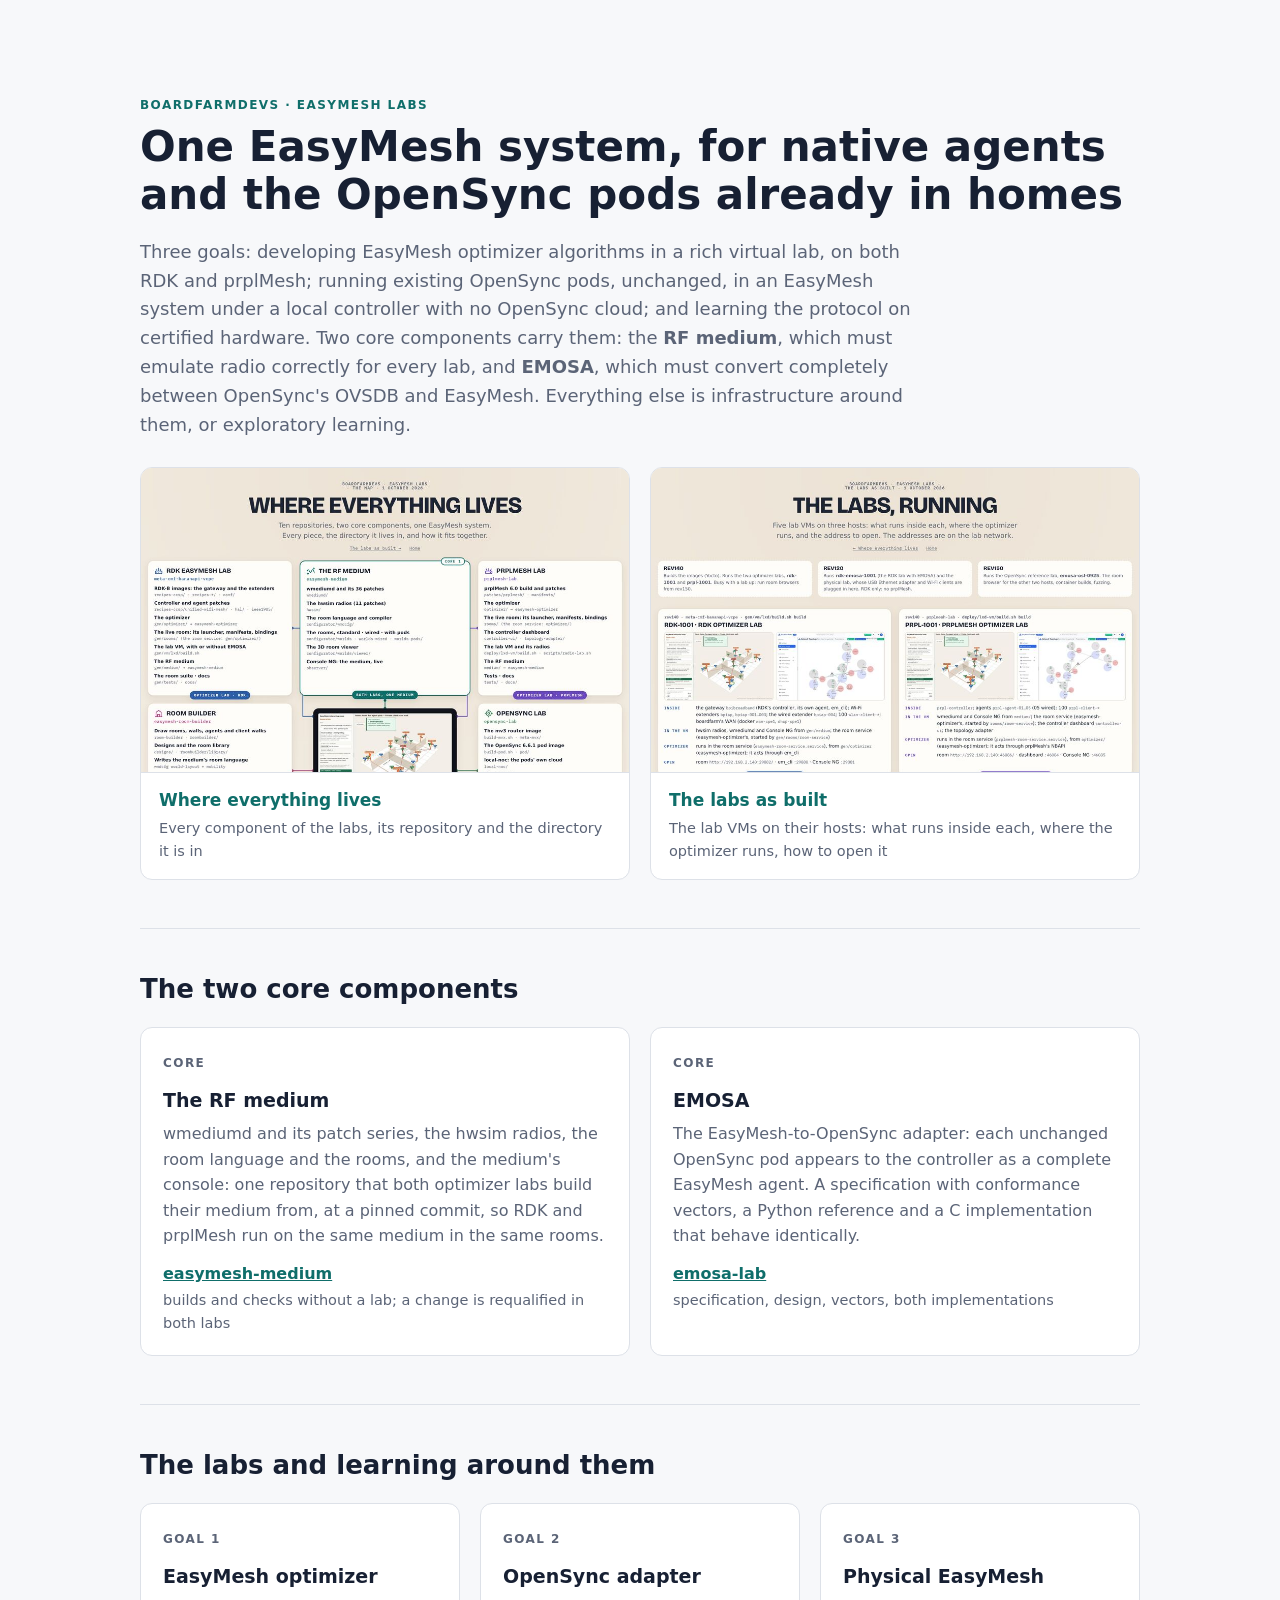
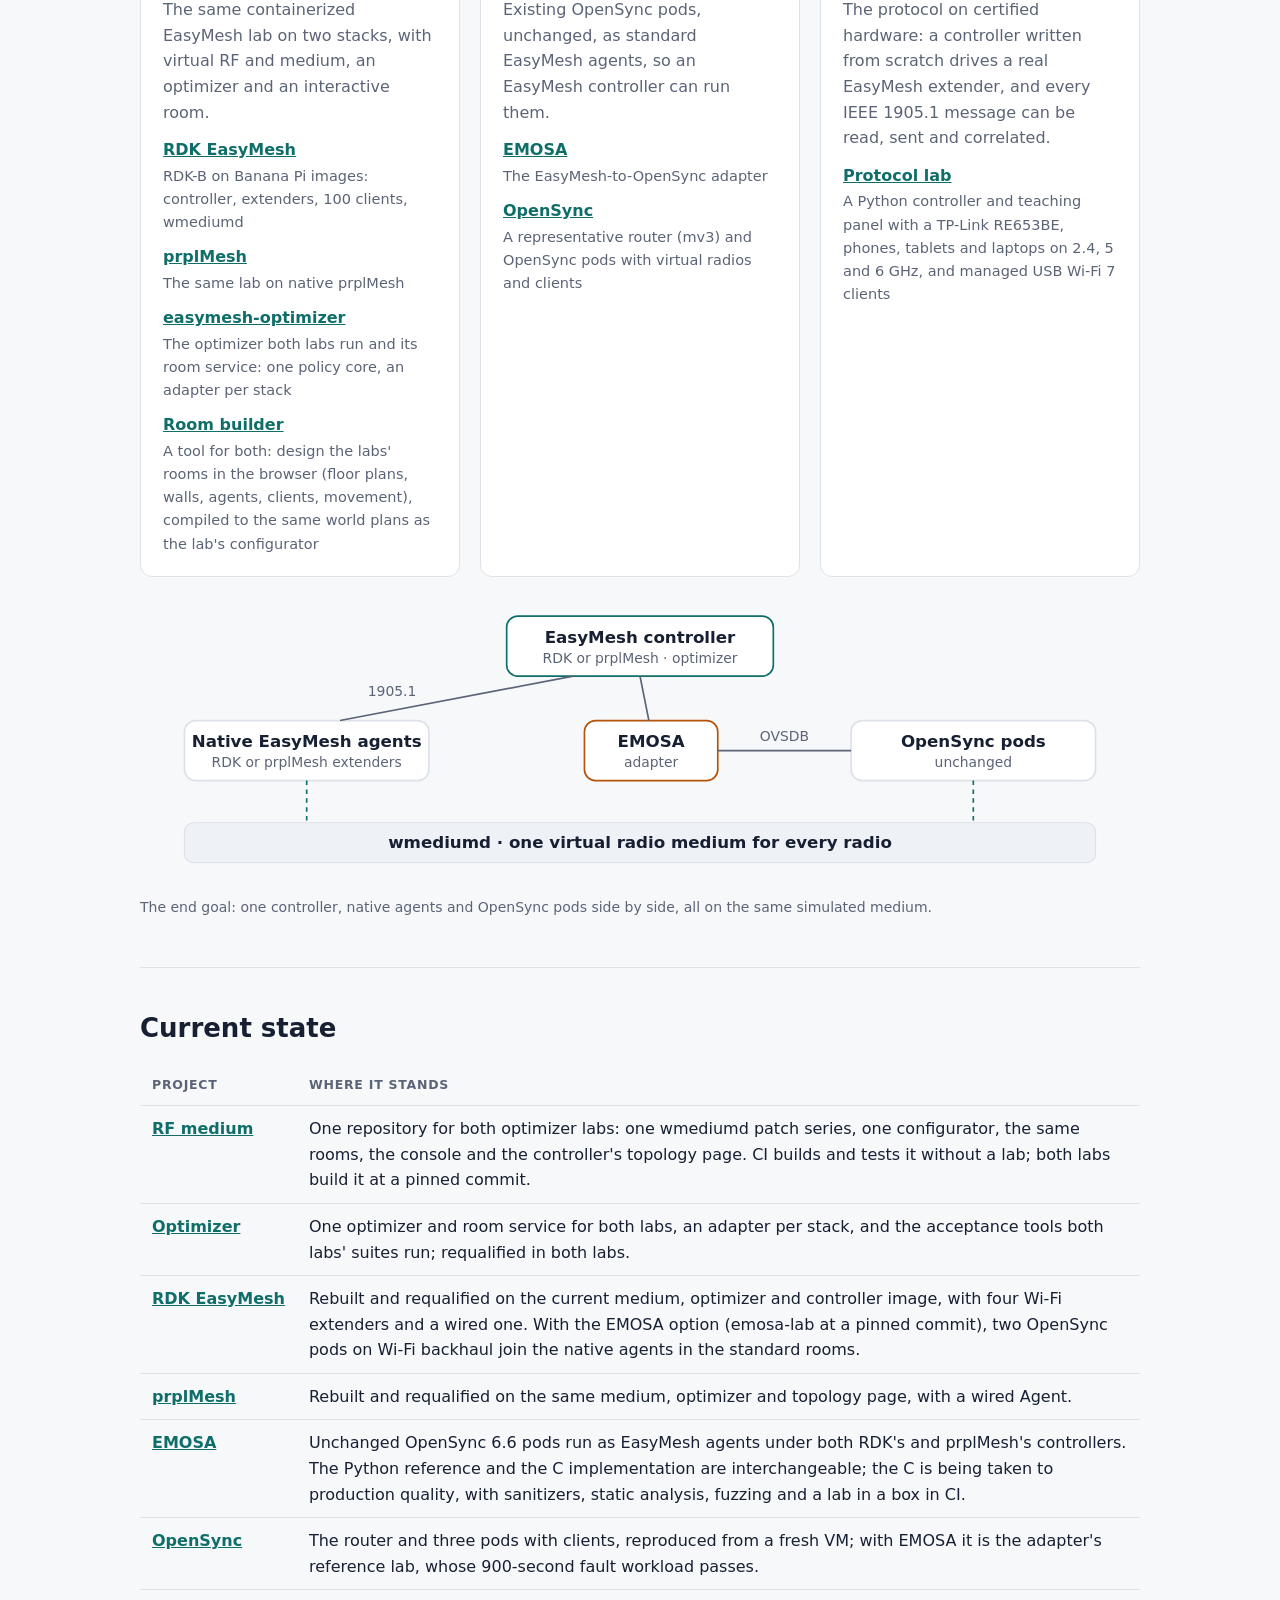
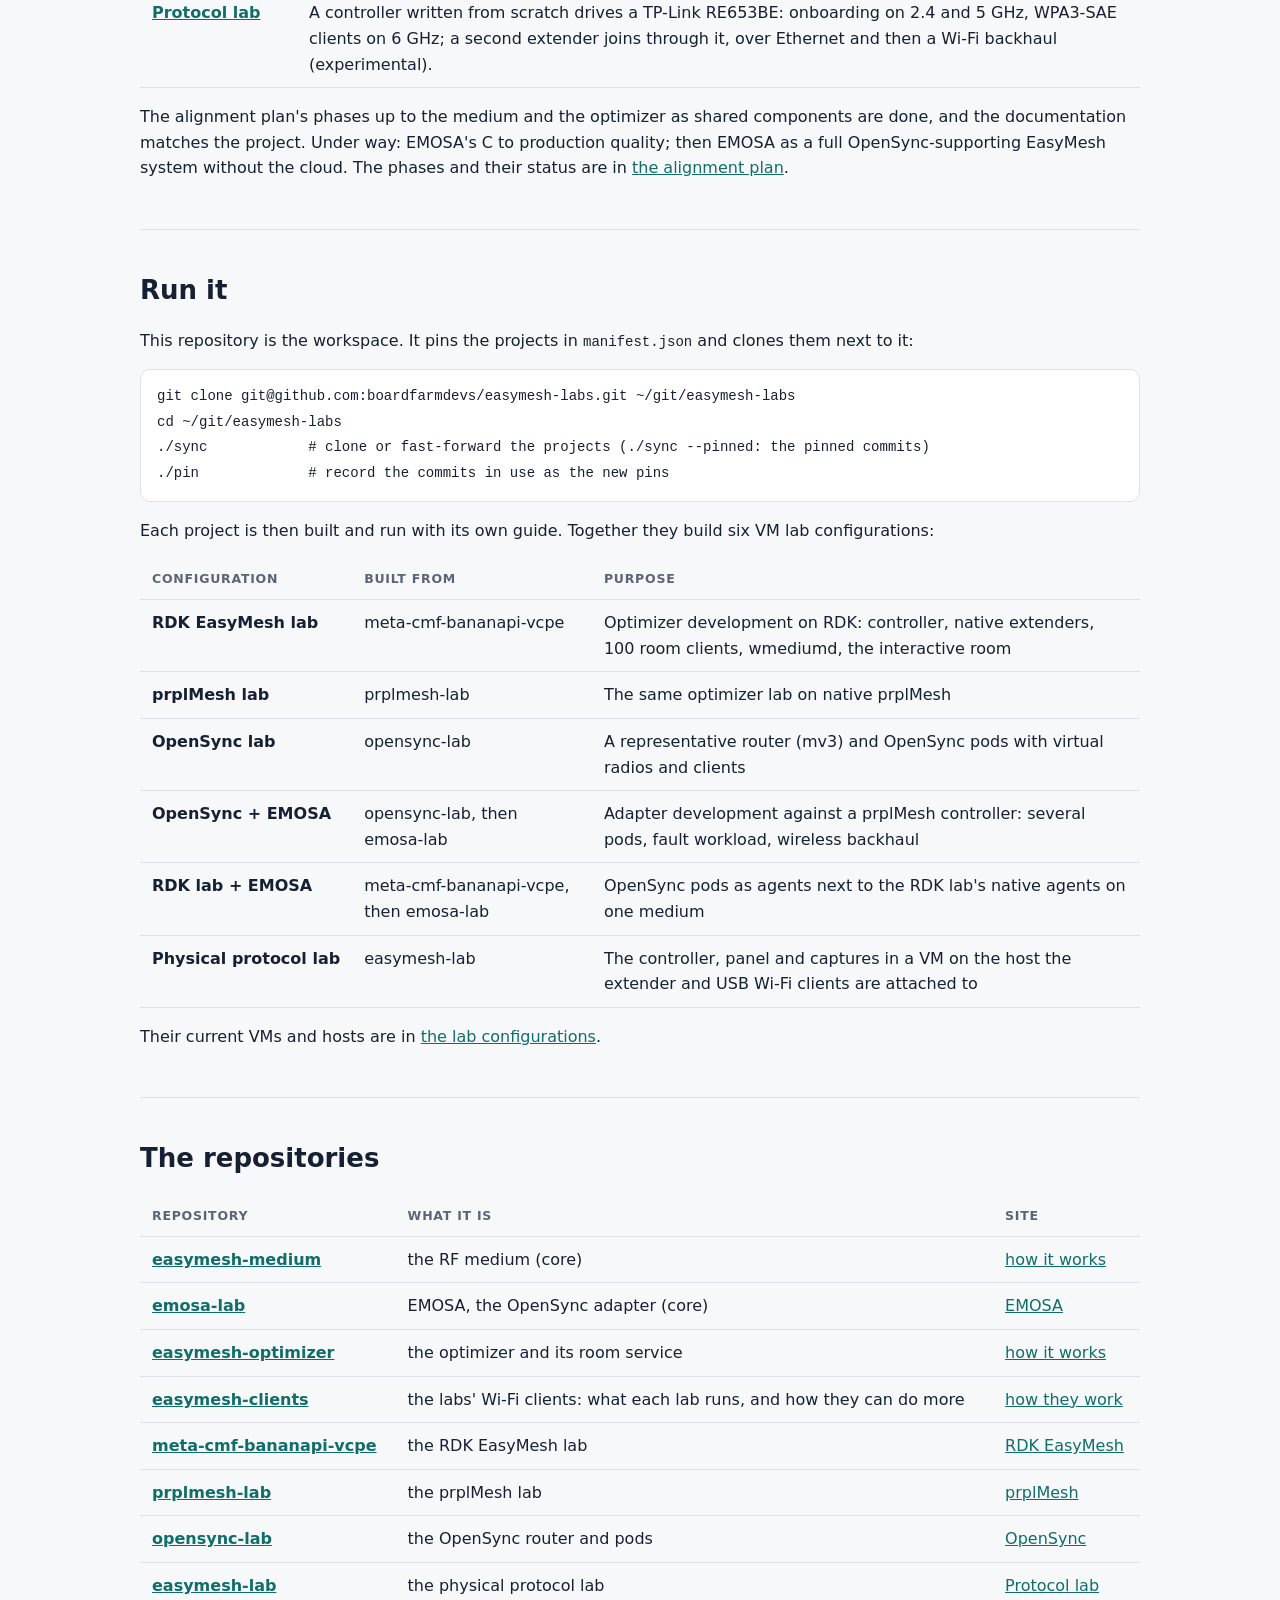
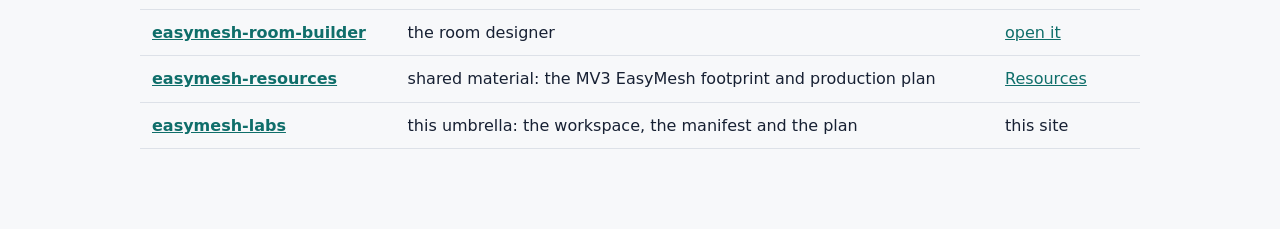
==== site/index.html @ 0703c2ac "The repositories: easymesh-clients, the labs' Wi-Fi clients" ====
<!doctype html>
<html lang="en">
<head>
<meta charset="utf-8">
<meta name="viewport" content="width=device-width, initial-scale=1">
<title>EasyMesh labs</title>
<link rel="icon" href="favicon.ico" sizes="48x48">
<link rel="icon" href="favicon.svg" type="image/svg+xml">
<link rel="apple-touch-icon" href="apple-touch-icon.png">
<meta name="description" content="EasyMesh optimizer development in a rich virtual lab on RDK and prplMesh, unchanged OpenSync pods in an EasyMesh system through EMOSA, and the protocol on certified hardware; built on two core components, the RF medium and EMOSA.">
<link rel="stylesheet" href="style.css">
</head>
<body>
<main>
  <section class="hero">
    <p class="eyebrow">boardfarmdevs · EasyMesh labs</p>
    <h1>One EasyMesh system, for native agents and the OpenSync pods already in homes</h1>
    <p class="lead">Three goals: developing EasyMesh optimizer algorithms in a rich virtual lab, on
    both RDK and prplMesh; running existing OpenSync pods, unchanged, in an EasyMesh system under
    a local controller with no OpenSync cloud; and learning the protocol on certified hardware.
    Two core components carry them: the <b>RF medium</b>, which must emulate radio correctly for
    every lab, and <b>EMOSA</b>, which must convert completely between OpenSync's OVSDB and
    EasyMesh. Everything else is infrastructure around them, or exploratory learning.</p>
    <div class="posters">
      <a class="poster-card" href="posters/map.html">
        <picture>
          <source srcset="posters/img/thumb-map-dark.jpg" media="(prefers-color-scheme: dark)">
          <img src="posters/img/thumb-map-light.jpg" width="960" height="600" alt="The map poster: every repository of the labs as a card, with the directory each part lives in">
        </picture>
        <span class="pc-text"><b>Where everything lives</b>
        <span>Every component of the labs, its repository and the directory it is in</span></span>
      </a>
      <a class="poster-card" href="posters/labs.html">
        <picture>
          <source srcset="posters/img/thumb-labs-dark.jpg" media="(prefers-color-scheme: dark)">
          <img src="posters/img/thumb-labs-light.jpg" width="960" height="600" alt="The labs poster: each lab VM on its host, what runs inside it and how to open it">
        </picture>
        <span class="pc-text"><b>The labs as built</b>
        <span>The lab VMs on their hosts: what runs inside each, where the optimizer runs, how to open it</span></span>
      </a>
    </div>
  </section>

  <section id="core">
    <h2>The two core components</h2>
    <div class="goals">
      <article class="goal">
        <p class="tag">Core</p>
        <h3>The RF medium</h3>
        <p>wmediumd and its patch series, the hwsim radios, the room language and the rooms, and the
        medium's console: one repository that both optimizer labs build their medium from, at a
        pinned commit, so RDK and prplMesh run on the same medium in the same rooms.</p>
        <ul class="projects">
          <li><a href="https://vcpe.dev/easymesh-medium/"><b>easymesh-medium</b></a>
            <span>builds and checks without a lab; a change is requalified in both labs</span></li>
        </ul>
      </article>
      <article class="goal">
        <p class="tag">Core</p>
        <h3>EMOSA</h3>
        <p>The EasyMesh-to-OpenSync adapter: each unchanged OpenSync pod appears to the controller as
        a complete EasyMesh agent. A specification with conformance vectors, a Python reference and a
        C implementation that behave identically.</p>
        <ul class="projects">
          <li><a href="https://vcpe.dev/emosa-lab/"><b>emosa-lab</b></a>
            <span>specification, design, vectors, both implementations</span></li>
        </ul>
      </article>
    </div>
  </section>

  <section id="what">
    <h2>The labs and learning around them</h2>
    <div class="goals">
      <article class="goal">
        <p class="tag">Goal 1</p>
        <h3>EasyMesh optimizer</h3>
        <p>The same containerized EasyMesh lab on two stacks, with virtual RF and medium,
        an optimizer and an interactive room.</p>
        <ul class="projects">
          <li><a href="https://vcpe.dev/meta-cmf-bananapi-vcpe/"><b>RDK EasyMesh</b></a>
            <span>RDK-B on Banana Pi images: controller, extenders, 100 clients, wmediumd</span></li>
          <li><a href="https://vcpe.dev/prplmesh-lab/"><b>prplMesh</b></a>
            <span>The same lab on native prplMesh</span></li>
          <li><a href="https://vcpe.dev/easymesh-optimizer/"><b>easymesh-optimizer</b></a>
            <span>The optimizer both labs run and its room service: one policy core, an adapter per stack</span></li>
          <li><a href="https://vcpe.dev/easymesh-room-builder/"><b>Room builder</b></a>
            <span>A tool for both: design the labs' rooms in the browser (floor plans, walls,
            agents, clients, movement), compiled to the same world plans as the lab's configurator</span></li>
        </ul>
      </article>
      <article class="goal">
        <p class="tag">Goal 2</p>
        <h3>OpenSync adapter</h3>
        <p>Existing OpenSync pods, unchanged, as standard EasyMesh agents, so an EasyMesh
        controller can run them.</p>
        <ul class="projects">
          <li><a href="https://vcpe.dev/emosa-lab/"><b>EMOSA</b></a>
            <span>The EasyMesh-to-OpenSync adapter</span></li>
          <li><a href="https://vcpe.dev/opensync-lab/"><b>OpenSync</b></a>
            <span>A representative router (mv3) and OpenSync pods with virtual radios and clients</span></li>
        </ul>
      </article>
      <article class="goal">
        <p class="tag">Goal 3</p>
        <h3>Physical EasyMesh</h3>
        <p>The protocol on certified hardware: a controller written from scratch drives a real
        EasyMesh extender, and every IEEE 1905.1 message can be read, sent and correlated.</p>
        <ul class="projects">
          <li><a href="https://vcpe.dev/easymesh-lab/"><b>Protocol lab</b></a>
            <span>A Python controller and teaching panel with a TP-Link RE653BE, phones, tablets and
            laptops on 2.4, 5 and 6 GHz, and managed USB Wi-Fi 7 clients</span></li>
        </ul>
      </article>
    </div>
    <figure class="target">
      <svg viewBox="0 0 900 250" role="img" aria-label="The end goal: an EasyMesh controller managing native EasyMesh agents and OpenSync pods through EMOSA, all on one wmediumd medium">
        <rect class="box ctl" x="330" y="10" width="240" height="54" rx="10"/>
        <text x="450" y="34" class="t">EasyMesh controller</text>
        <text x="450" y="52" class="s">RDK or prplMesh · optimizer</text>
        <rect class="box" x="40" y="104" width="220" height="54" rx="10"/>
        <text x="150" y="128" class="t">Native EasyMesh agents</text>
        <text x="150" y="146" class="s">RDK or prplMesh extenders</text>
        <rect class="box emosa" x="400" y="104" width="120" height="54" rx="10"/>
        <text x="460" y="128" class="t">EMOSA</text>
        <text x="460" y="146" class="s">adapter</text>
        <rect class="box" x="640" y="104" width="220" height="54" rx="10"/>
        <text x="750" y="128" class="t">OpenSync pods</text>
        <text x="750" y="146" class="s">unchanged</text>
        <path class="link" d="M390 64 L180 104"/>
        <path class="link" d="M450 64 L458 104"/>
        <path class="link" d="M520 131 L640 131"/>
        <text x="580" y="122" class="s">OVSDB</text>
        <text x="205" y="82" class="s" style="text-anchor: start">1905.1</text>
        <rect class="medium" x="40" y="196" width="820" height="36" rx="8"/>
        <text x="450" y="219" class="t">wmediumd · one virtual radio medium for every radio</text>
        <path class="air" d="M150 158 L150 196 M750 158 L750 196"/>
      </svg>
      <figcaption>The end goal: one controller, native agents and OpenSync pods side by side, all on the same simulated medium.</figcaption>
    </figure>
  </section>

  <section id="state">
    <h2>Current state</h2>
    <div class="table-wrap"><table>
      <thead><tr><th>Project</th><th>Where it stands</th></tr></thead>
      <tbody>
        <tr><td><a href="https://vcpe.dev/easymesh-medium/">RF medium</a></td>
          <td>One repository for both optimizer labs: one wmediumd patch series, one configurator, the same rooms, the console and the controller's topology page. CI builds and tests it without a lab; both labs build it at a pinned commit.</td></tr>
        <tr><td><a href="https://vcpe.dev/easymesh-optimizer/">Optimizer</a></td>
          <td>One optimizer and room service for both labs, an adapter per stack, and the acceptance tools both labs' suites run; requalified in both labs.</td></tr>
        <tr><td><a href="https://vcpe.dev/meta-cmf-bananapi-vcpe/#state">RDK EasyMesh</a></td>
          <td>Rebuilt and requalified on the current medium, optimizer and controller image, with four Wi-Fi extenders and a wired one. With the EMOSA option (emosa-lab at a pinned commit), two OpenSync pods on Wi-Fi backhaul join the native agents in the standard rooms.</td></tr>
        <tr><td><a href="https://vcpe.dev/prplmesh-lab/#state">prplMesh</a></td>
          <td>Rebuilt and requalified on the same medium, optimizer and topology page, with a wired Agent.</td></tr>
        <tr><td><a href="https://vcpe.dev/emosa-lab/#state">EMOSA</a></td>
          <td>Unchanged OpenSync 6.6 pods run as EasyMesh agents under both RDK's and prplMesh's controllers. The Python reference and the C implementation are interchangeable; the C is being taken to production quality, with sanitizers, static analysis, fuzzing and a lab in a box in CI.</td></tr>
        <tr><td><a href="https://vcpe.dev/opensync-lab/#state">OpenSync</a></td>
          <td>The router and three pods with clients, reproduced from a fresh VM; with EMOSA it is the adapter's reference lab, whose 900-second fault workload passes.</td></tr>
        <tr><td><a href="https://vcpe.dev/easymesh-lab/#state">Protocol lab</a></td>
          <td>A controller written from scratch drives a TP-Link RE653BE: onboarding on 2.4 and 5 GHz, WPA3-SAE clients on 6 GHz; a second extender joins through it, over Ethernet and then a Wi-Fi backhaul (experimental).</td></tr>
      </tbody>
    </table></div>
    <p>The alignment plan's phases up to the medium and the optimizer as shared components are
    done, and the documentation matches the project. Under way: EMOSA's C to production quality;
    then EMOSA as a full OpenSync-supporting EasyMesh system without the cloud. The phases and their
    status are in
    <a href="https://github.com/boardfarmdevs/easymesh-labs/blob/main/docs/project/alignment-plan.md">the alignment plan</a>.</p>
  </section>

  <section id="run">
    <h2>Run it</h2>
    <p>This repository is the workspace. It pins the projects in <code>manifest.json</code>
    and clones them next to it:</p>
<pre><code>git clone git@github.com:boardfarmdevs/easymesh-labs.git ~/git/easymesh-labs
cd ~/git/easymesh-labs
./sync            # clone or fast-forward the projects (./sync --pinned: the pinned commits)
./pin             # record the commits in use as the new pins</code></pre>
    <p>Each project is then built and run with its own guide. Together they build six VM lab
    configurations:</p>
    <div class="table-wrap"><table>
      <thead><tr><th>Configuration</th><th>Built from</th><th>Purpose</th></tr></thead>
      <tbody>
        <tr><td>RDK EasyMesh lab</td><td>meta-cmf-bananapi-vcpe</td>
          <td>Optimizer development on RDK: controller, native extenders, 100 room clients, wmediumd, the interactive room</td></tr>
        <tr><td>prplMesh lab</td><td>prplmesh-lab</td>
          <td>The same optimizer lab on native prplMesh</td></tr>
        <tr><td>OpenSync lab</td><td>opensync-lab</td>
          <td>A representative router (mv3) and OpenSync pods with virtual radios and clients</td></tr>
        <tr><td>OpenSync + EMOSA</td><td>opensync-lab, then emosa-lab</td>
          <td>Adapter development against a prplMesh controller: several pods, fault workload, wireless backhaul</td></tr>
        <tr><td>RDK lab + EMOSA</td><td>meta-cmf-bananapi-vcpe, then emosa-lab</td>
          <td>OpenSync pods as agents next to the RDK lab's native agents on one medium</td></tr>
        <tr><td>Physical protocol lab</td><td>easymesh-lab</td>
          <td>The controller, panel and captures in a VM on the host the extender and USB Wi-Fi clients are attached to</td></tr>
      </tbody>
    </table></div>
    <p>Their current VMs and hosts are in
    <a href="https://github.com/boardfarmdevs/easymesh-labs/blob/main/docs/reference/lab-configurations.md">the lab configurations</a>.</p>
  </section>

  <section id="reference">
    <h2>The repositories</h2>
    <div class="table-wrap"><table>
      <thead><tr><th>Repository</th><th>What it is</th><th>Site</th></tr></thead>
      <tbody>
        <tr><td><a href="https://github.com/boardfarmdevs/easymesh-medium">easymesh-medium</a></td><td>the RF medium (core)</td><td><a href="https://vcpe.dev/easymesh-medium/">how it works</a></td></tr>
        <tr><td><a href="https://github.com/boardfarmdevs/emosa-lab">emosa-lab</a></td><td>EMOSA, the OpenSync adapter (core)</td><td><a href="https://vcpe.dev/emosa-lab/">EMOSA</a></td></tr>
        <tr><td><a href="https://github.com/boardfarmdevs/easymesh-optimizer">easymesh-optimizer</a></td><td>the optimizer and its room service</td><td><a href="https://vcpe.dev/easymesh-optimizer/">how it works</a></td></tr>
        <tr><td><a href="https://github.com/boardfarmdevs/easymesh-clients">easymesh-clients</a></td><td>the labs' Wi-Fi clients: what each lab runs, and how they can do more</td><td><a href="https://vcpe.dev/easymesh-clients/">how they work</a></td></tr>
        <tr><td><a href="https://github.com/boardfarmdevs/meta-cmf-bananapi-vcpe">meta-cmf-bananapi-vcpe</a></td><td>the RDK EasyMesh lab</td><td><a href="https://vcpe.dev/meta-cmf-bananapi-vcpe/">RDK EasyMesh</a></td></tr>
        <tr><td><a href="https://github.com/boardfarmdevs/prplmesh-lab">prplmesh-lab</a></td><td>the prplMesh lab</td><td><a href="https://vcpe.dev/prplmesh-lab/">prplMesh</a></td></tr>
        <tr><td><a href="https://github.com/boardfarmdevs/opensync-lab">opensync-lab</a></td><td>the OpenSync router and pods</td><td><a href="https://vcpe.dev/opensync-lab/">OpenSync</a></td></tr>
        <tr><td><a href="https://github.com/boardfarmdevs/easymesh-lab">easymesh-lab</a></td><td>the physical protocol lab</td><td><a href="https://vcpe.dev/easymesh-lab/">Protocol lab</a></td></tr>
        <tr><td><a href="https://github.com/boardfarmdevs/easymesh-room-builder">easymesh-room-builder</a></td><td>the room designer</td><td><a href="https://vcpe.dev/easymesh-room-builder/">open it</a></td></tr>
        <tr><td><a href="https://github.com/boardfarmdevs/easymesh-resources">easymesh-resources</a></td><td>shared material: the MV3 EasyMesh footprint and production plan</td><td><a href="https://vcpe.dev/easymesh-resources/">Resources</a></td></tr>
        <tr><td><a href="https://github.com/boardfarmdevs/easymesh-labs">easymesh-labs</a></td><td>this umbrella: the workspace, the manifest and the plan</td><td>this site</td></tr>
      </tbody>
    </table></div>
  </section>
</main>
</body>
</html>
---- site/style.css ----
:root {
  --bg: #f7f8fa; --fg: #172033; --muted: #5b6477; --line: #dde1e8; --card: #ffffff;
  --accent: #0f6e6a; --accent-soft: #e2f1ef; --emosa: #b45309; --medium: #eef1f6;
  color-scheme: light;
}
@media (prefers-color-scheme: dark) {
  :root:not([data-theme="light"]) {
    --bg: #0d1117; --fg: #e3e8f0; --muted: #9aa4b5; --line: #262d39; --card: #141a23;
    --accent: #5fc8bf; --accent-soft: #10302d; --emosa: #f0a35e; --medium: #161d28;
    color-scheme: dark;
  }
}
:root[data-theme="dark"] {
  --bg: #0d1117; --fg: #e3e8f0; --muted: #9aa4b5; --line: #262d39; --card: #141a23;
  --accent: #5fc8bf; --accent-soft: #10302d; --emosa: #f0a35e; --medium: #161d28;
  color-scheme: dark;
}
* { box-sizing: border-box; }
body {
  margin: 0; background: var(--bg); color: var(--fg);
  font: 16px/1.6 system-ui, -apple-system, "Segoe UI", Roboto, sans-serif;
}
main { max-width: 1040px; margin: 0 auto; padding: 48px 20px 80px; }
a { color: var(--accent); }
h1 { font-size: clamp(28px, 4.4vw, 42px); line-height: 1.15; margin: 8px 0 16px; text-wrap: balance; }
h2 { font-size: 26px; margin: 0 0 16px; }
h3 { font-size: 19px; margin: 0 0 6px; }
.eyebrow, .tag {
  margin: 0; color: var(--accent); font-size: 12px; font-weight: 600;
  letter-spacing: .12em; text-transform: uppercase;
}
.lead { color: var(--muted); font-size: 18px; max-width: 70ch; }
section { margin-top: 48px; }
section + section { border-top: 1px solid var(--line); padding-top: 40px; }
.posters { display: grid; grid-template-columns: repeat(auto-fit, minmax(min(100%, 320px), 1fr)); gap: 20px; margin-top: 28px; }
.poster-card {
  display: block; overflow: hidden; color: inherit; text-decoration: none;
  background: var(--card); border: 1px solid var(--line); border-radius: 12px; transition: border-color .15s;
}
.poster-card:hover, .poster-card:focus-visible { border-color: var(--accent); }
.poster-card img {
  display: block; width: 100%; height: auto; aspect-ratio: 16 / 10; object-fit: cover; object-position: top;
  border-bottom: 1px solid var(--line);
}
.pc-text { display: grid; gap: 2px; padding: 14px 18px 16px; }
.pc-text b { color: var(--accent); font-size: 17px; }
.pc-text span { color: var(--muted); font-size: 14.5px; }
.goals { display: grid; grid-template-columns: repeat(auto-fit, minmax(min(100%, 300px), 1fr)); gap: 20px; }
.goal { background: var(--card); border: 1px solid var(--line); border-radius: 12px; padding: 20px 22px; }
.goal p { color: var(--muted); margin: 6px 0 12px; }
.projects { list-style: none; padding: 0; margin: 0; display: grid; gap: 10px; }
.projects li { display: grid; gap: 2px; }
.projects span { color: var(--muted); font-size: 14.5px; }
.target { margin: 28px 0 0; }
.target svg { width: 100%; height: auto; max-width: 100%; }
.target figcaption { color: var(--muted); font-size: 14px; margin-top: 6px; }
.box { fill: var(--card); stroke: var(--line); stroke-width: 1.5; }
.box.ctl { stroke: var(--accent); }
.box.emosa { stroke: var(--emosa); }
.medium { fill: var(--medium); stroke: var(--line); }
.link { stroke: var(--muted); stroke-width: 1.5; fill: none; }
.air { stroke: var(--accent); stroke-width: 1.5; stroke-dasharray: 4 4; }
svg text { fill: var(--fg); text-anchor: middle; font-family: inherit; }
svg text.t { font-size: 15px; font-weight: 600; }
svg text.s { font-size: 12.5px; fill: var(--muted); }
.table-wrap { overflow-x: auto; }
table { border-collapse: collapse; width: 100%; }
th, td { text-align: left; padding: 10px 12px; border-bottom: 1px solid var(--line); vertical-align: top; }
th { font-size: 12.5px; letter-spacing: .06em; text-transform: uppercase; color: var(--muted); }
td:first-child { white-space: nowrap; font-weight: 600; }
pre { background: var(--card); border: 1px solid var(--line); border-radius: 10px; padding: 14px 16px; overflow-x: auto; }
code { font: 14px/1.5 ui-monospace, "SFMono-Regular", Menlo, monospace; }
.refs { padding-left: 18px; }
@media (max-width: 640px) {
  td:first-child { white-space: normal; }
}
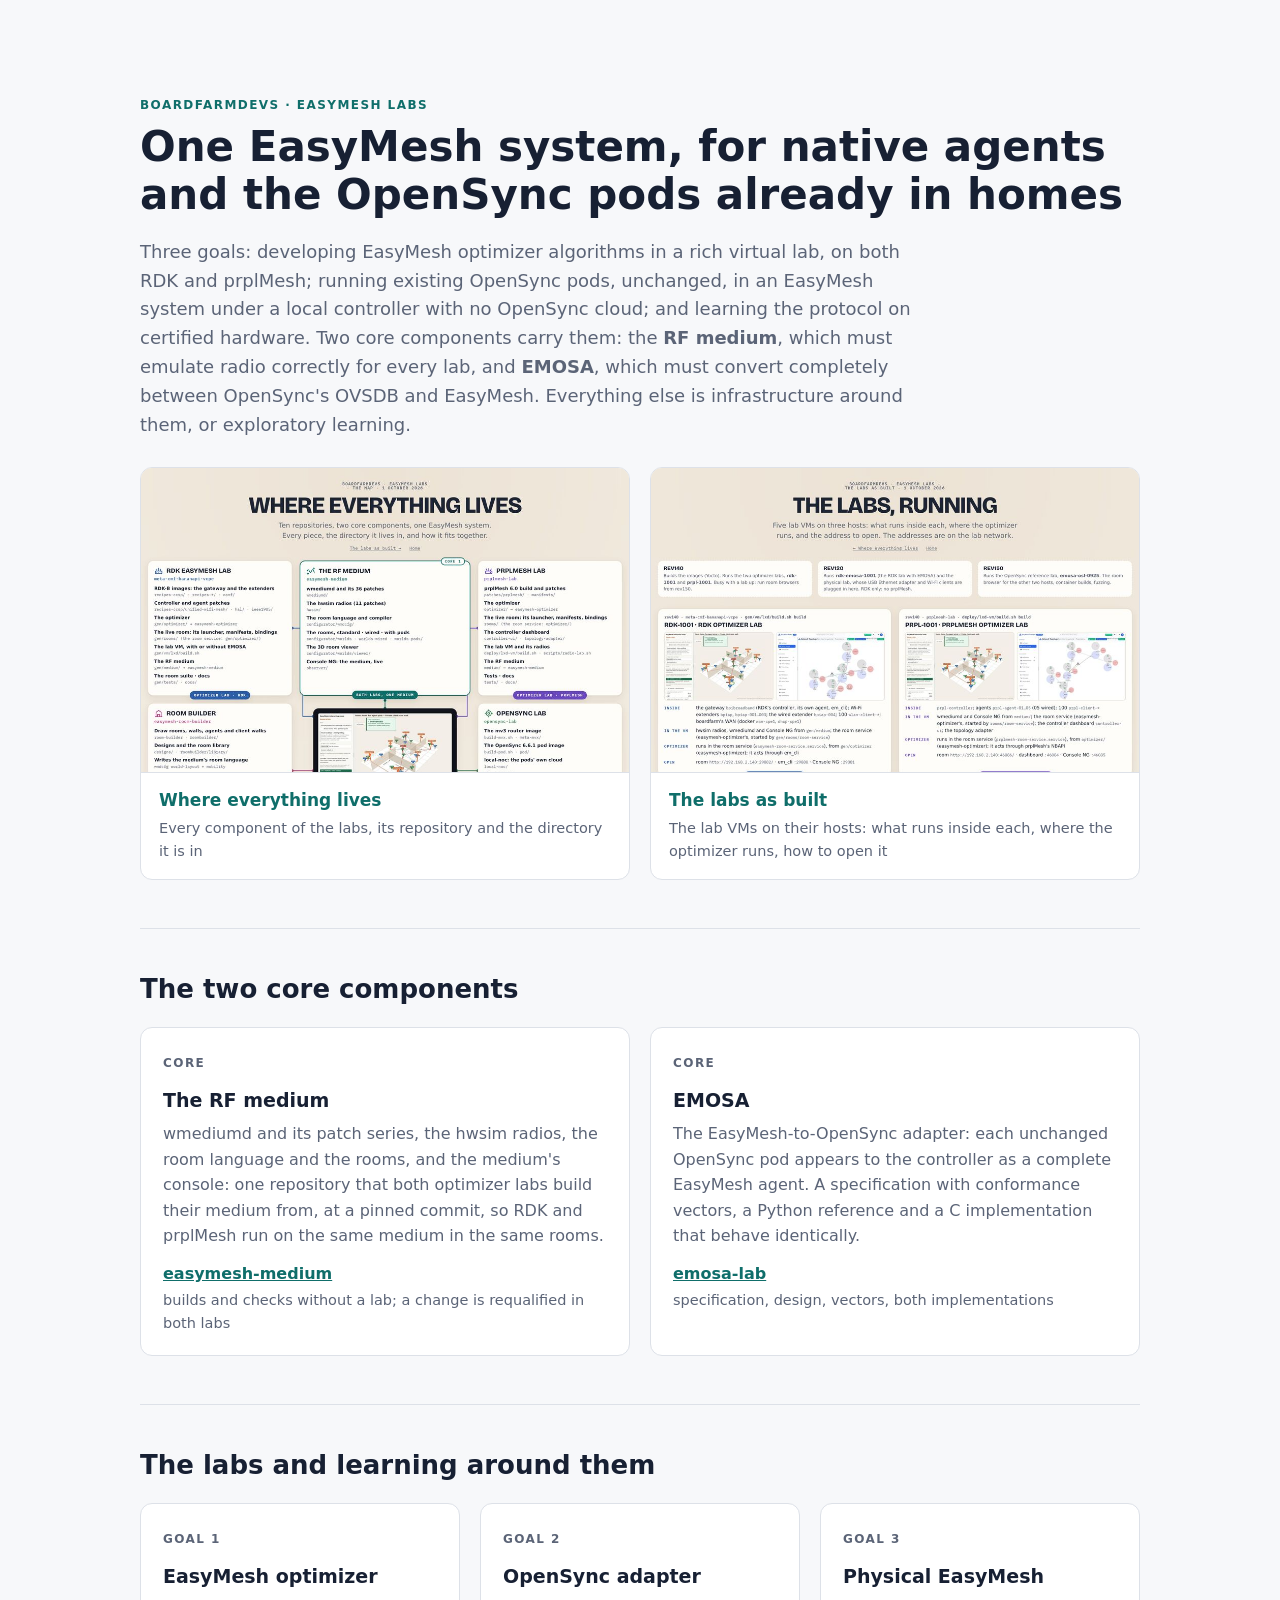
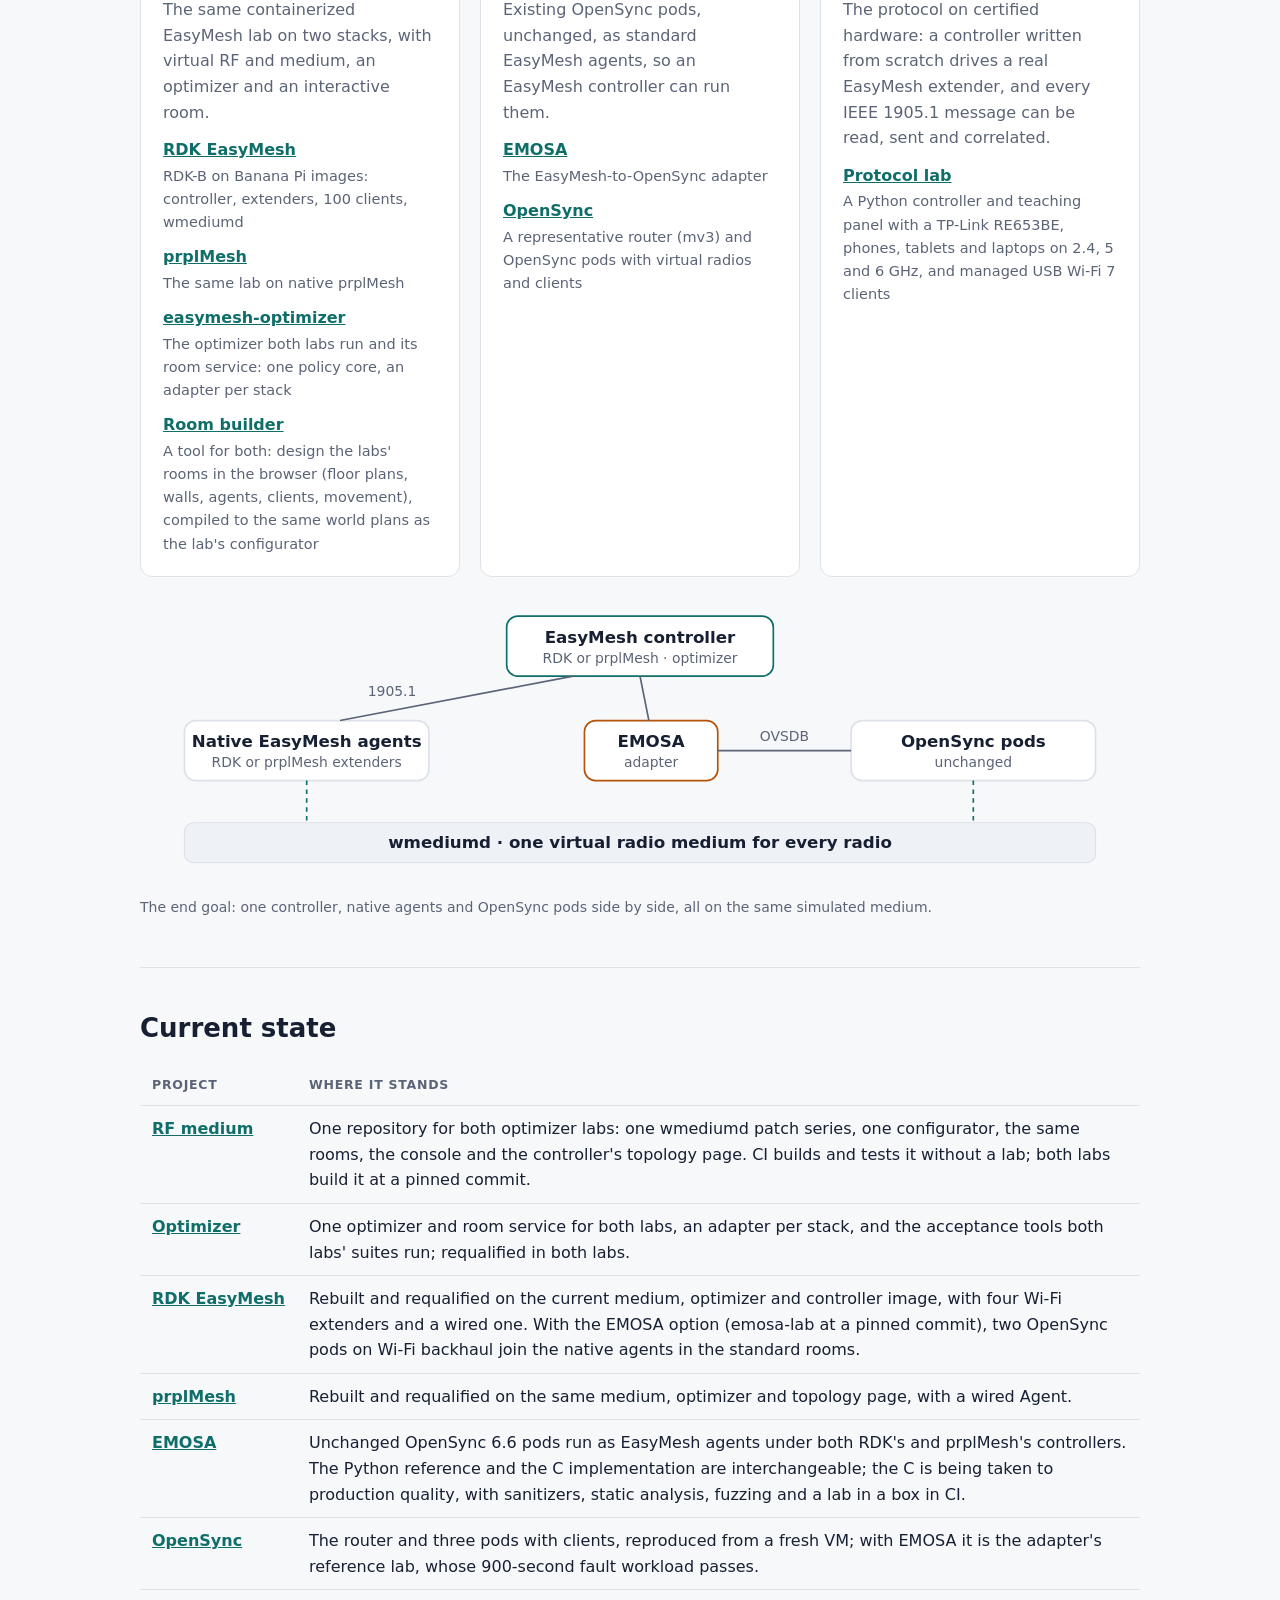
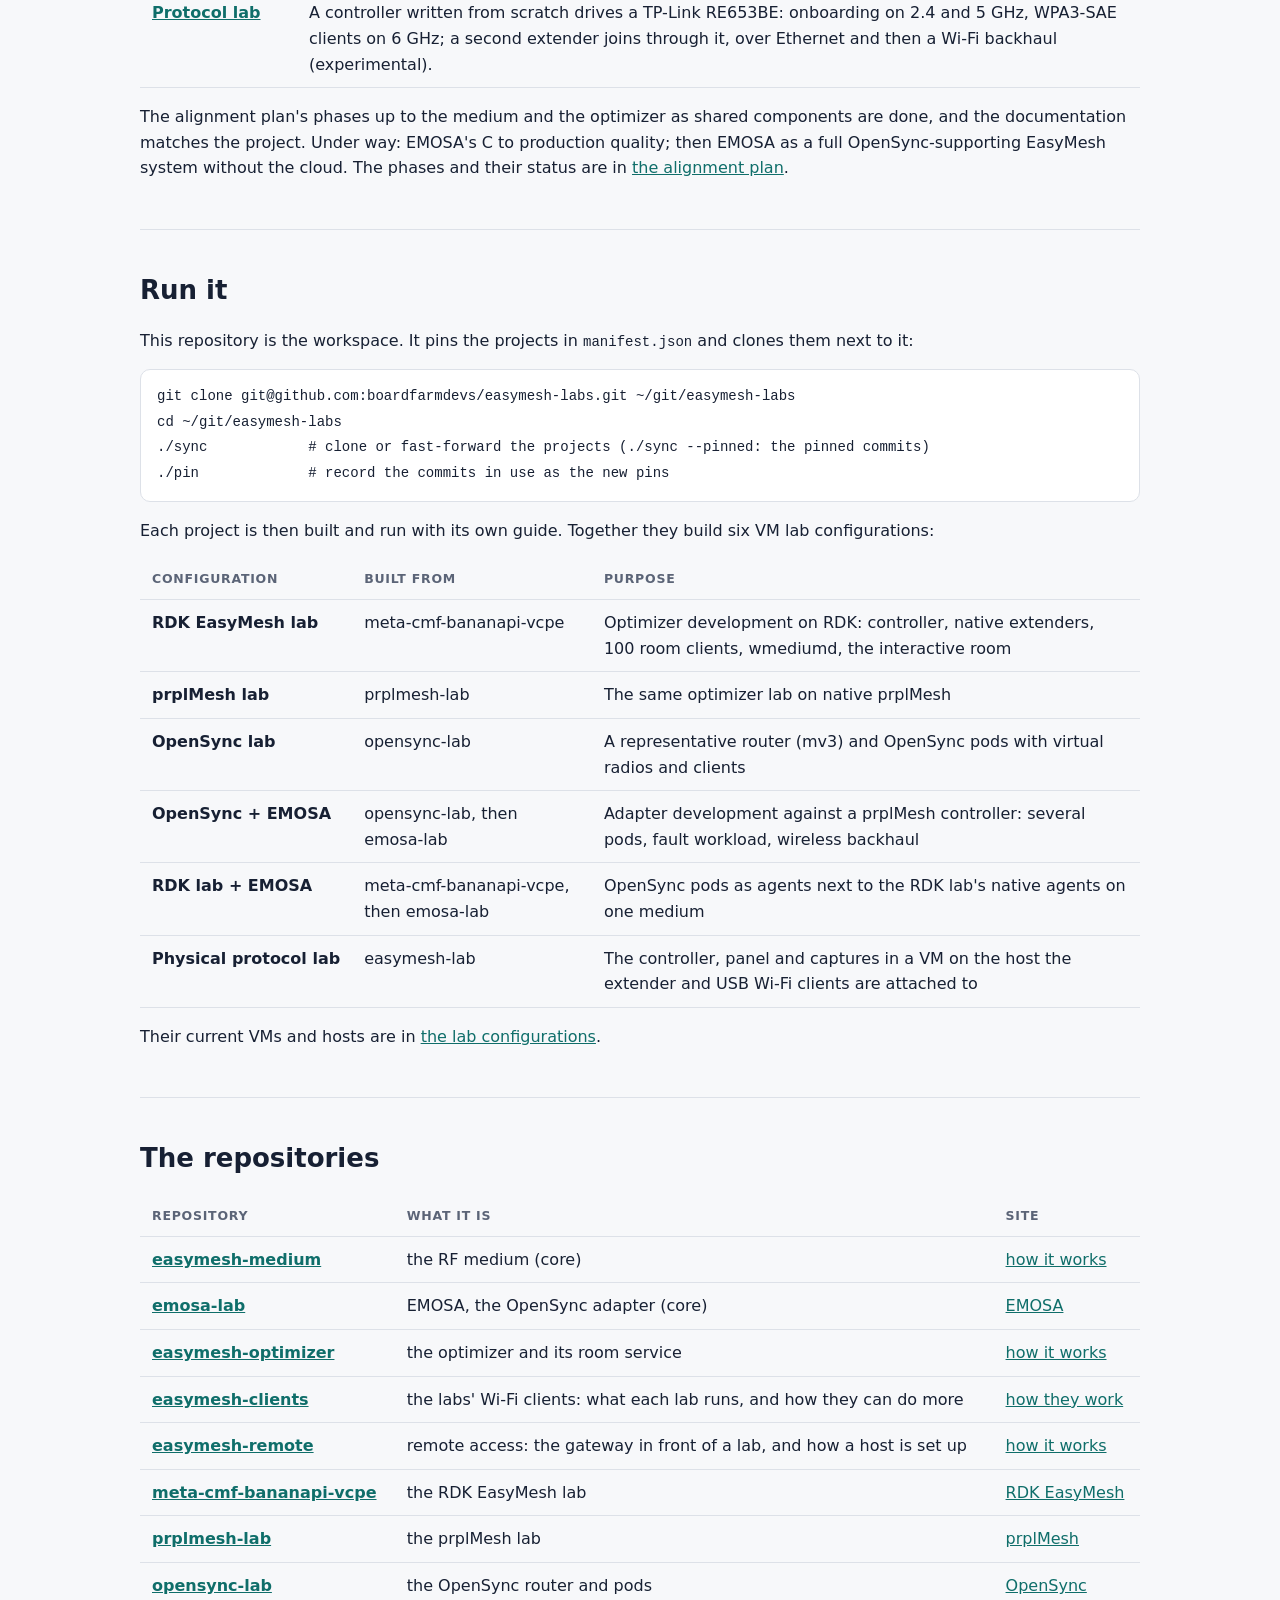
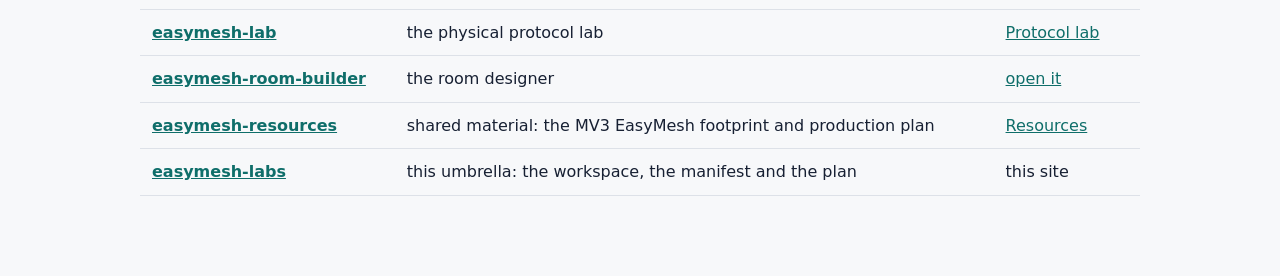
==== commit 6cd79d4d: "The repositories: easymesh-remote, remote access to a lab" ====
--- a/site/index.html
+++ b/site/index.html
@@ -208,6 +208,7 @@
         <tr><td><a href="https://github.com/boardfarmdevs/emosa-lab">emosa-lab</a></td><td>EMOSA, the OpenSync adapter (core)</td><td><a href="https://vcpe.dev/emosa-lab/">EMOSA</a></td></tr>
         <tr><td><a href="https://github.com/boardfarmdevs/easymesh-optimizer">easymesh-optimizer</a></td><td>the optimizer and its room service</td><td><a href="https://vcpe.dev/easymesh-optimizer/">how it works</a></td></tr>
         <tr><td><a href="https://github.com/boardfarmdevs/easymesh-clients">easymesh-clients</a></td><td>the labs' Wi-Fi clients: what each lab runs, and how they can do more</td><td><a href="https://vcpe.dev/easymesh-clients/">how they work</a></td></tr>
+        <tr><td><a href="https://github.com/boardfarmdevs/easymesh-remote">easymesh-remote</a></td><td>remote access: the gateway in front of a lab, and how a host is set up</td><td><a href="https://vcpe.dev/easymesh-remote/">how it works</a></td></tr>
         <tr><td><a href="https://github.com/boardfarmdevs/meta-cmf-bananapi-vcpe">meta-cmf-bananapi-vcpe</a></td><td>the RDK EasyMesh lab</td><td><a href="https://vcpe.dev/meta-cmf-bananapi-vcpe/">RDK EasyMesh</a></td></tr>
         <tr><td><a href="https://github.com/boardfarmdevs/prplmesh-lab">prplmesh-lab</a></td><td>the prplMesh lab</td><td><a href="https://vcpe.dev/prplmesh-lab/">prplMesh</a></td></tr>
         <tr><td><a href="https://github.com/boardfarmdevs/opensync-lab">opensync-lab</a></td><td>the OpenSync router and pods</td><td><a href="https://vcpe.dev/opensync-lab/">OpenSync</a></td></tr>
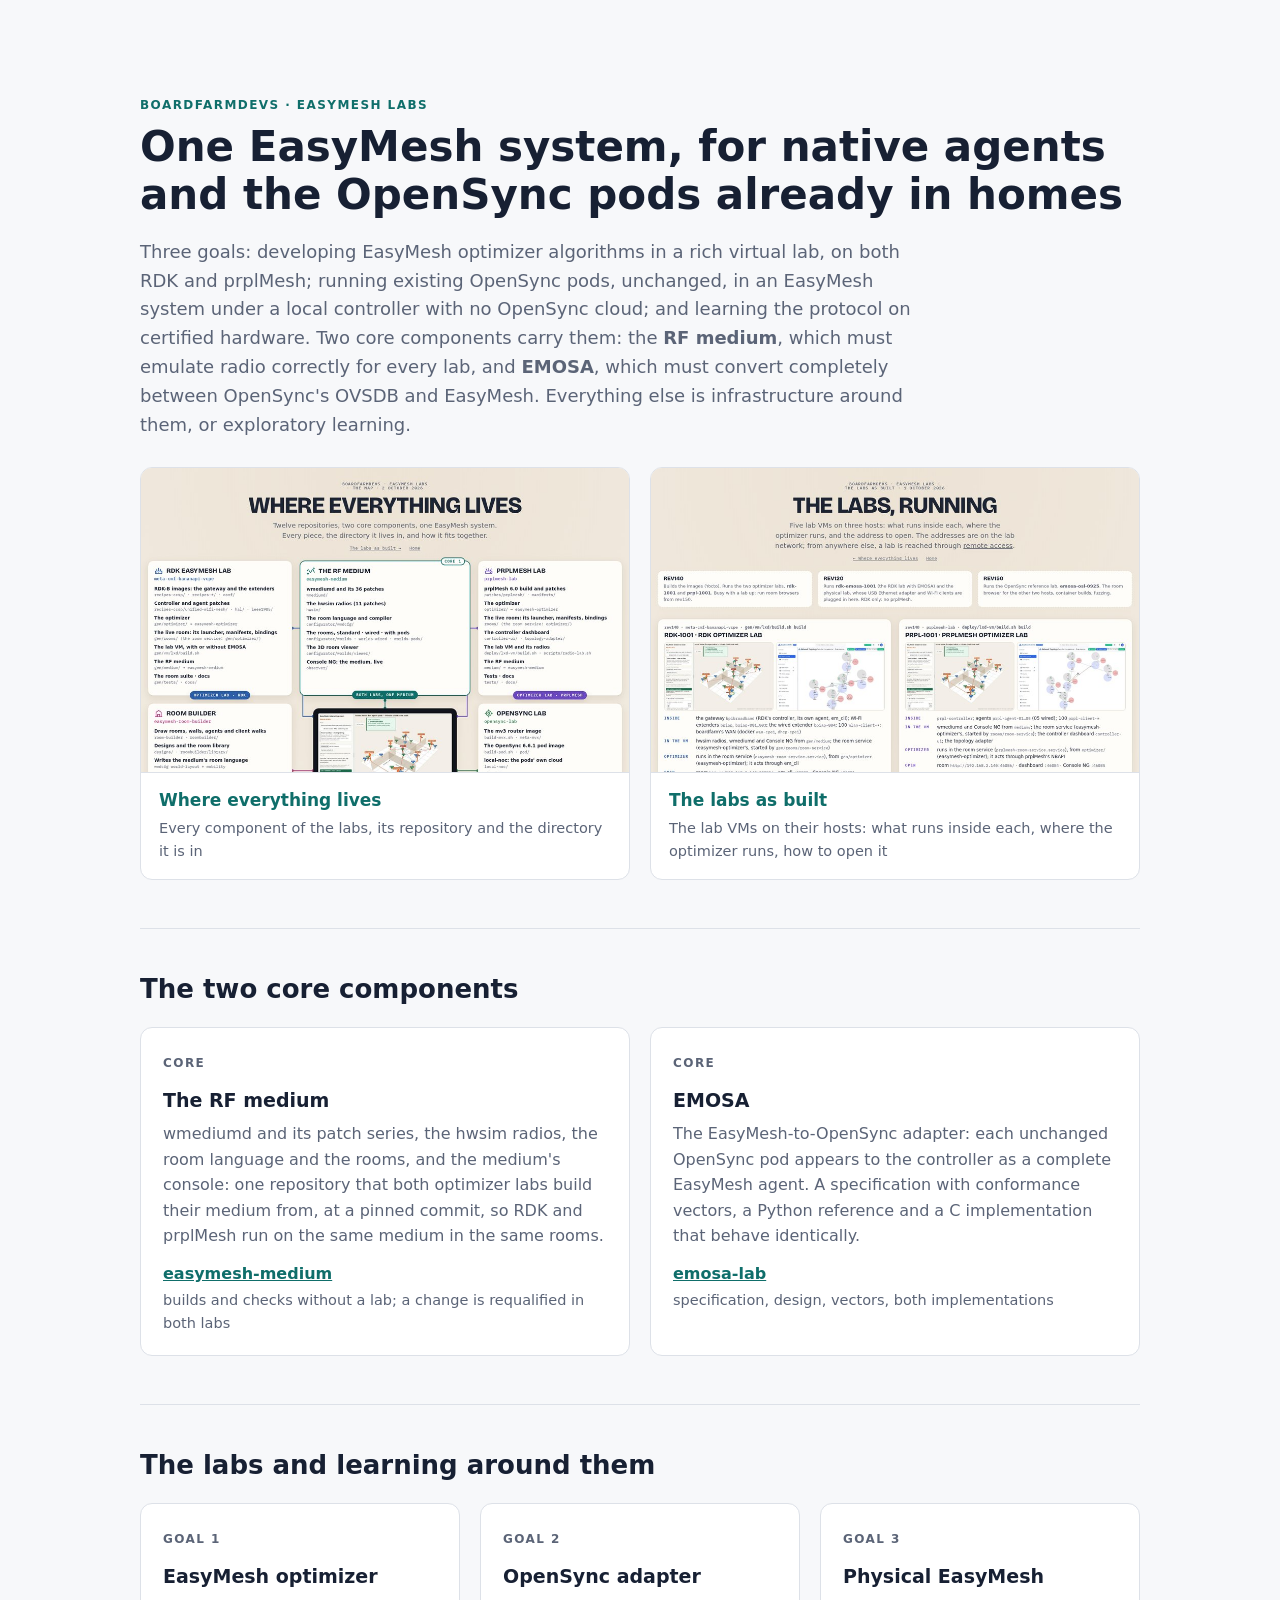
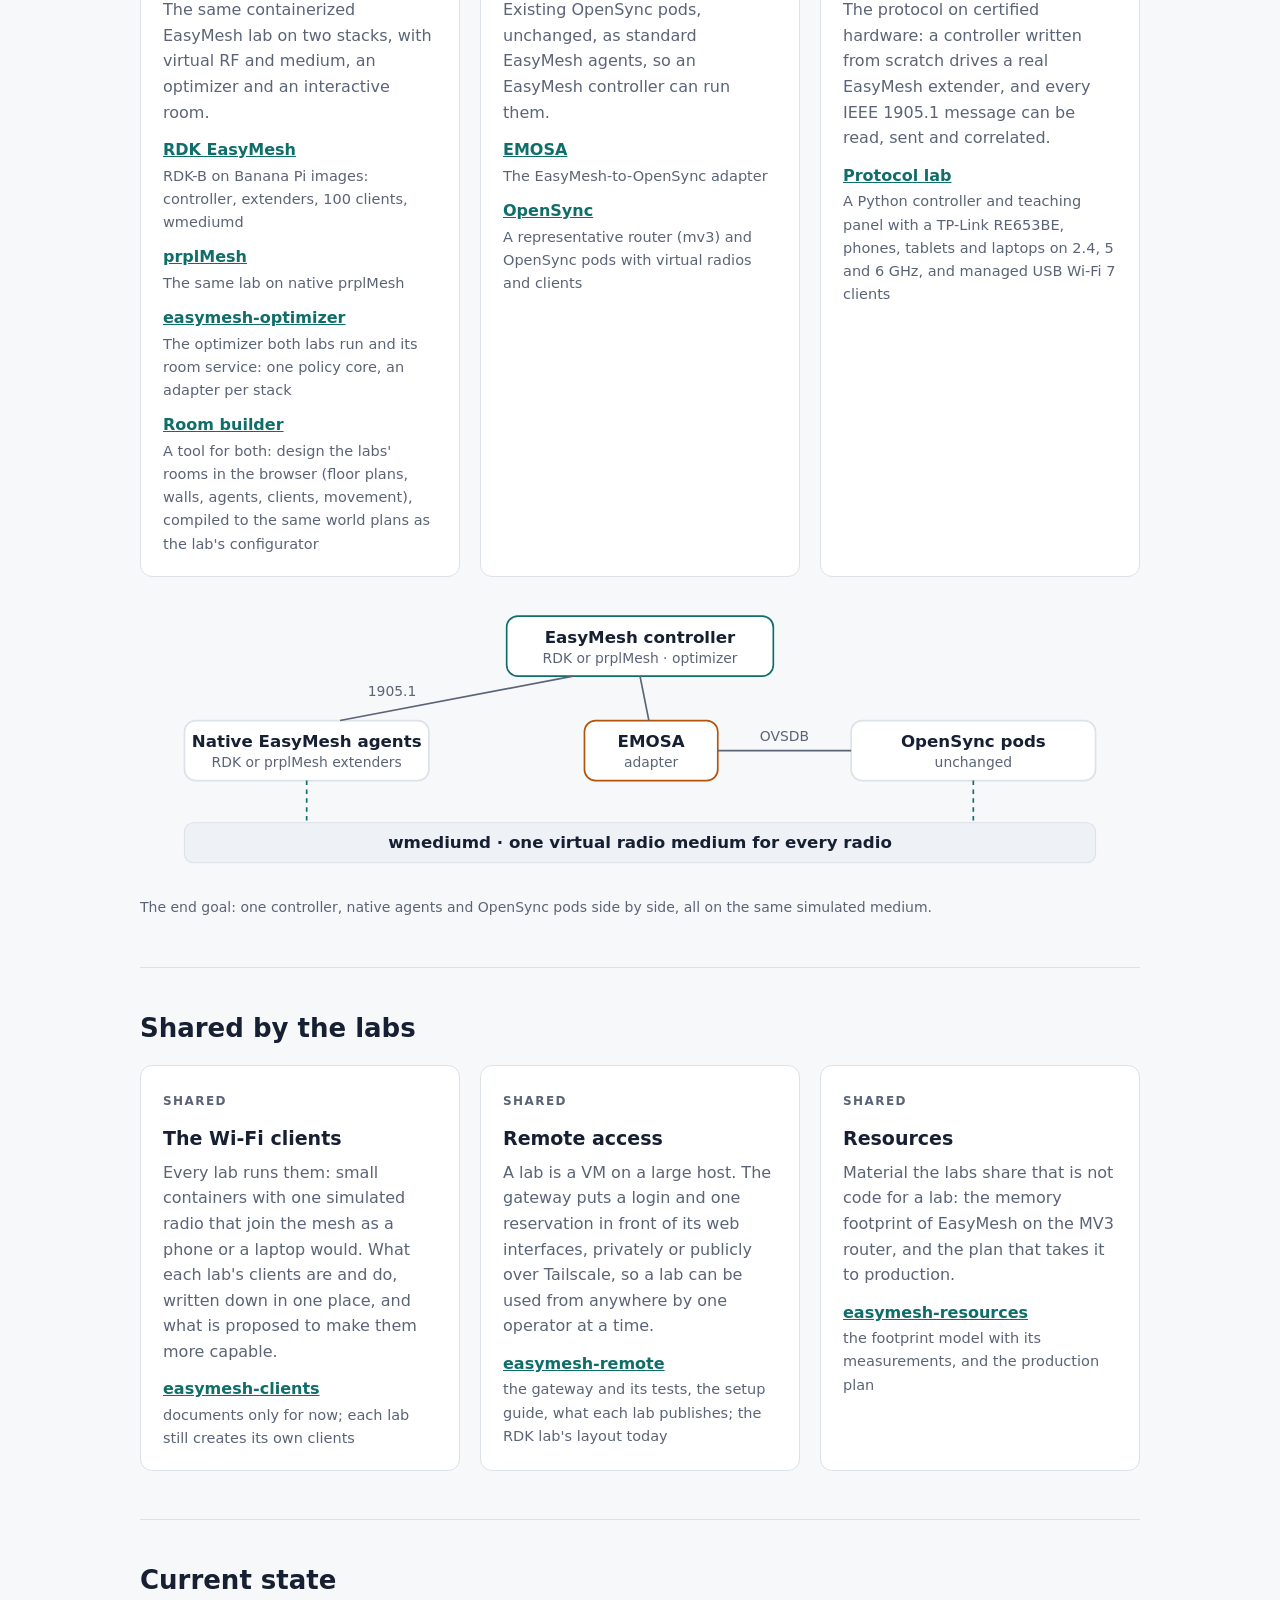
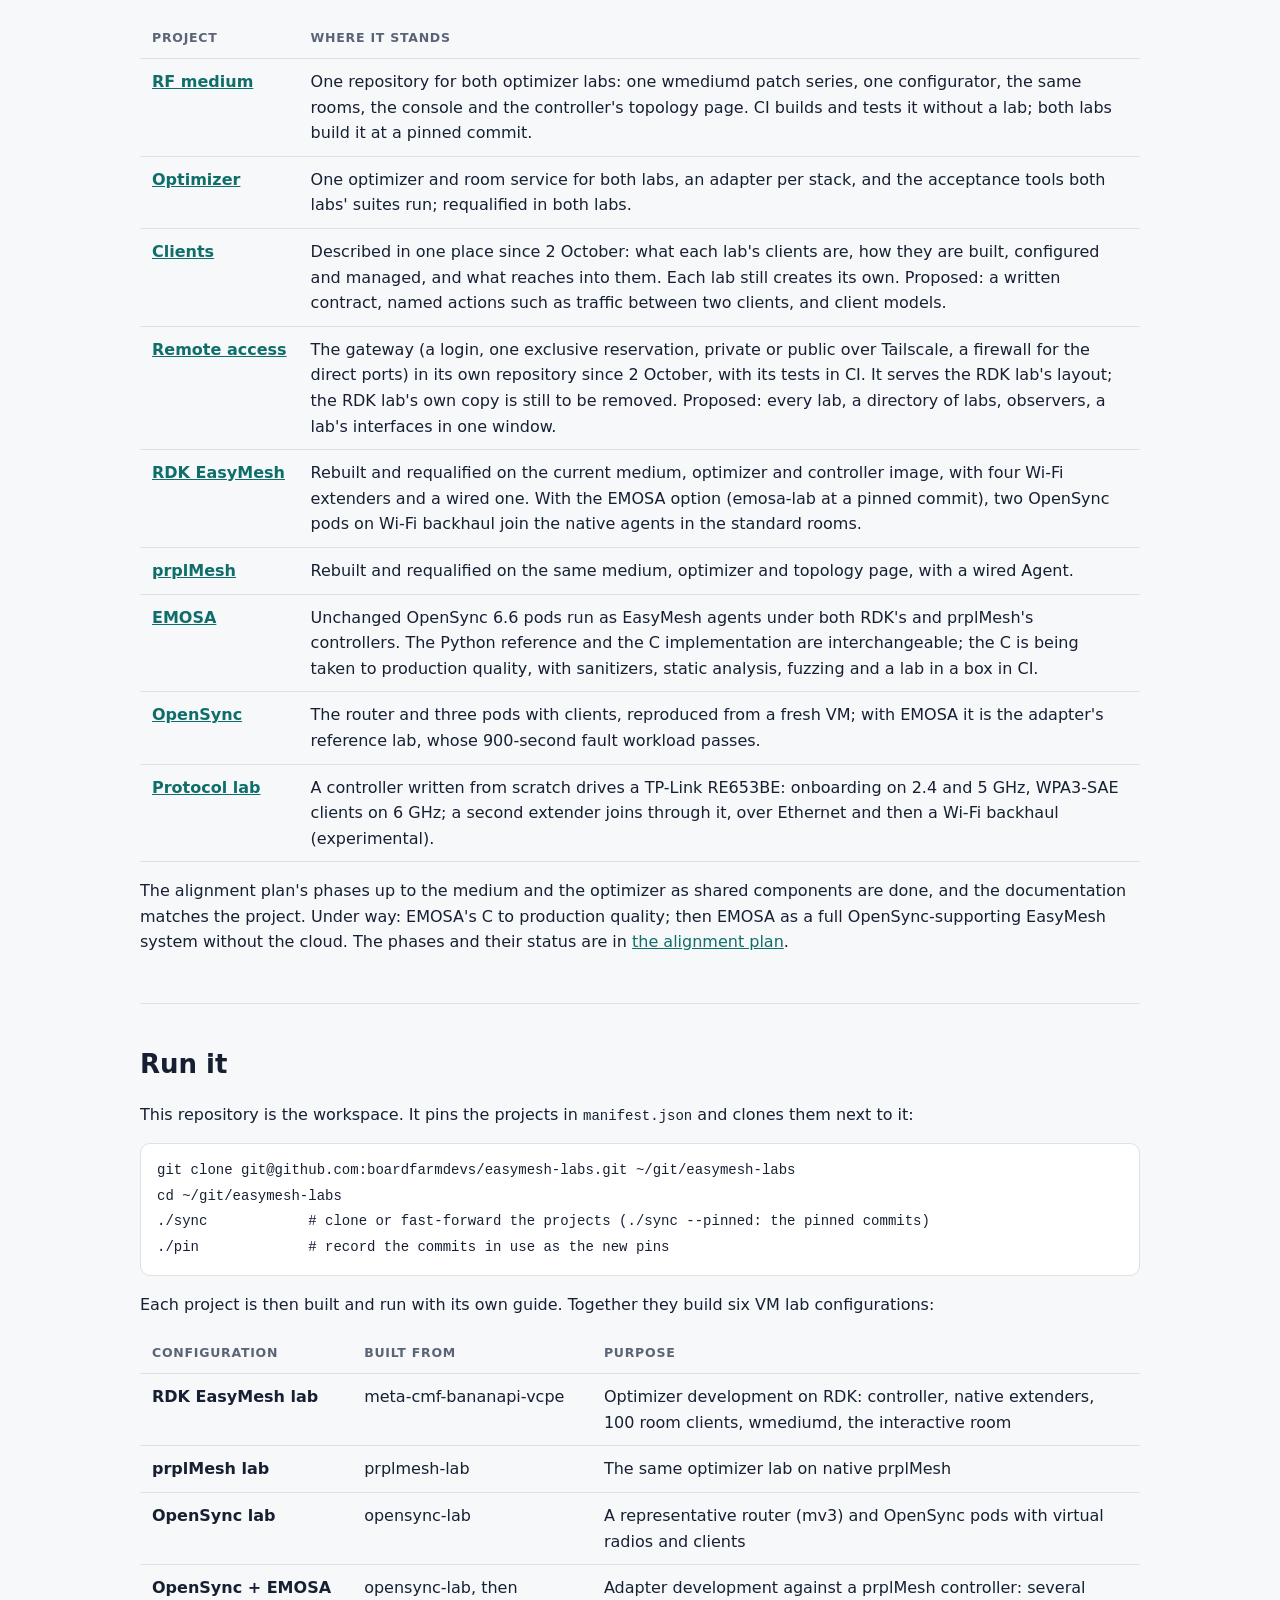
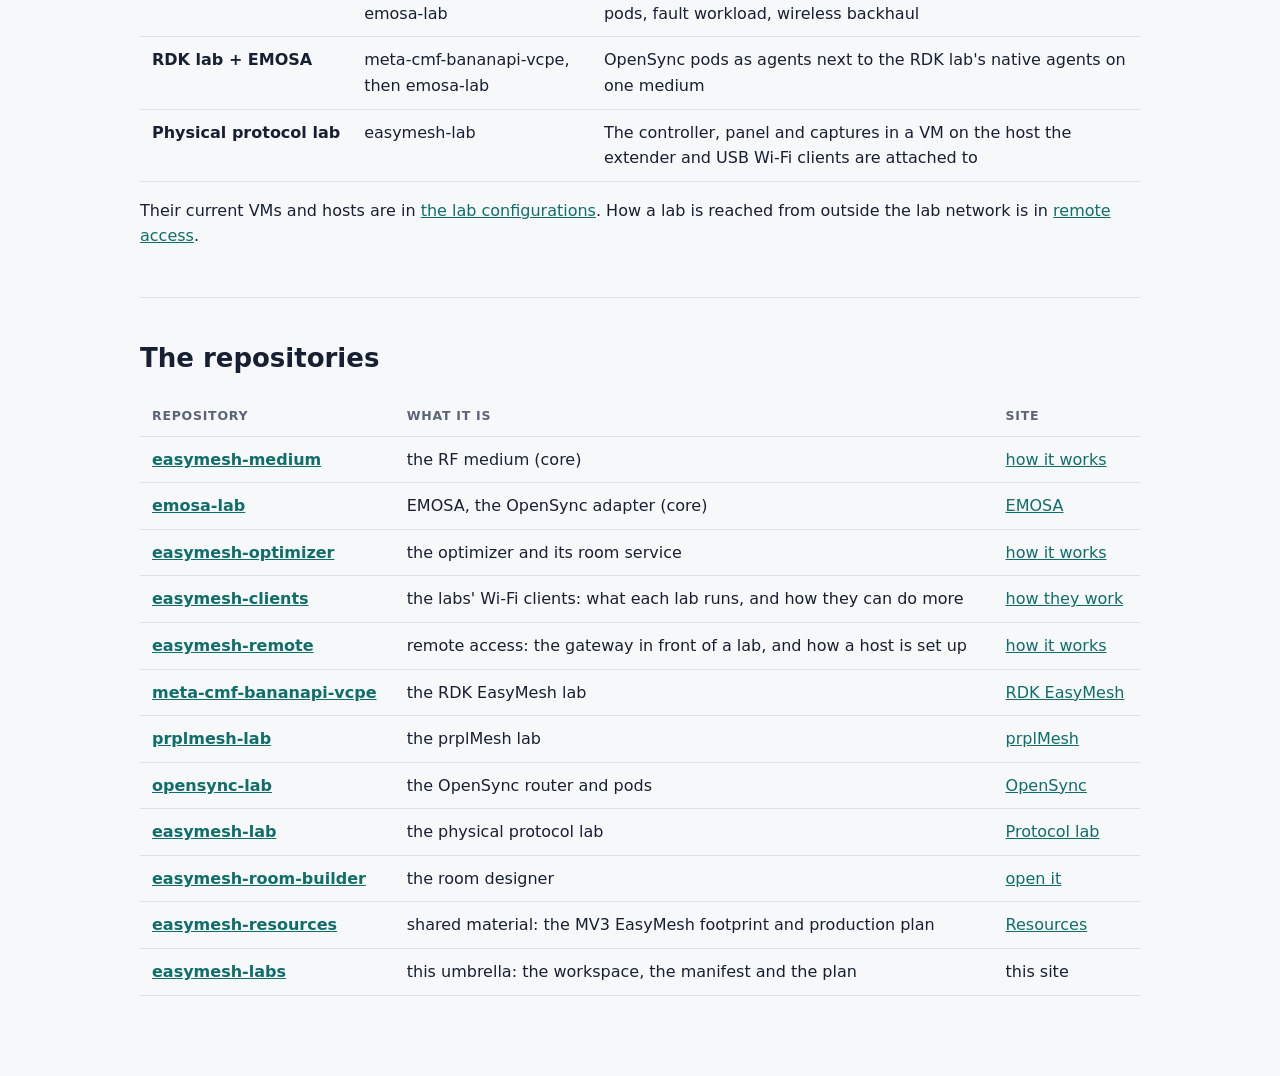
==== commit 092e53b3: "The umbrella with the clients and remote access: the site's shared section and state, the map poster" ====
--- a/site/index.html
+++ b/site/index.html
@@ -140,6 +140,45 @@
     </figure>
   </section>
 
+  <section id="shared">
+    <h2>Shared by the labs</h2>
+    <div class="goals">
+      <article class="goal">
+        <p class="tag">Shared</p>
+        <h3>The Wi-Fi clients</h3>
+        <p>Every lab runs them: small containers with one simulated radio that join the mesh
+        as a phone or a laptop would. What each lab's clients are and do, written down in one
+        place, and what is proposed to make them more capable.</p>
+        <ul class="projects">
+          <li><a href="https://vcpe.dev/easymesh-clients/"><b>easymesh-clients</b></a>
+            <span>documents only for now; each lab still creates its own clients</span></li>
+        </ul>
+      </article>
+      <article class="goal">
+        <p class="tag">Shared</p>
+        <h3>Remote access</h3>
+        <p>A lab is a VM on a large host. The gateway puts a login and one reservation in front
+        of its web interfaces, privately or publicly over Tailscale, so a lab can be used from
+        anywhere by one operator at a time.</p>
+        <ul class="projects">
+          <li><a href="https://vcpe.dev/easymesh-remote/"><b>easymesh-remote</b></a>
+            <span>the gateway and its tests, the setup guide, what each lab publishes; the RDK
+            lab's layout today</span></li>
+        </ul>
+      </article>
+      <article class="goal">
+        <p class="tag">Shared</p>
+        <h3>Resources</h3>
+        <p>Material the labs share that is not code for a lab: the memory footprint of EasyMesh
+        on the MV3 router, and the plan that takes it to production.</p>
+        <ul class="projects">
+          <li><a href="https://vcpe.dev/easymesh-resources/"><b>easymesh-resources</b></a>
+            <span>the footprint model with its measurements, and the production plan</span></li>
+        </ul>
+      </article>
+    </div>
+  </section>
+
   <section id="state">
     <h2>Current state</h2>
     <div class="table-wrap"><table>
@@ -149,6 +188,10 @@
           <td>One repository for both optimizer labs: one wmediumd patch series, one configurator, the same rooms, the console and the controller's topology page. CI builds and tests it without a lab; both labs build it at a pinned commit.</td></tr>
         <tr><td><a href="https://vcpe.dev/easymesh-optimizer/">Optimizer</a></td>
           <td>One optimizer and room service for both labs, an adapter per stack, and the acceptance tools both labs' suites run; requalified in both labs.</td></tr>
+        <tr><td><a href="https://vcpe.dev/easymesh-clients/">Clients</a></td>
+          <td>Described in one place since 2 October: what each lab's clients are, how they are built, configured and managed, and what reaches into them. Each lab still creates its own. Proposed: a written contract, named actions such as traffic between two clients, and client models.</td></tr>
+        <tr><td><a href="https://vcpe.dev/easymesh-remote/">Remote access</a></td>
+          <td>The gateway (a login, one exclusive reservation, private or public over Tailscale, a firewall for the direct ports) in its own repository since 2 October, with its tests in CI. It serves the RDK lab's layout; the RDK lab's own copy is still to be removed. Proposed: every lab, a directory of labs, observers, a lab's interfaces in one window.</td></tr>
         <tr><td><a href="https://vcpe.dev/meta-cmf-bananapi-vcpe/#state">RDK EasyMesh</a></td>
           <td>Rebuilt and requalified on the current medium, optimizer and controller image, with four Wi-Fi extenders and a wired one. With the EMOSA option (emosa-lab at a pinned commit), two OpenSync pods on Wi-Fi backhaul join the native agents in the standard rooms.</td></tr>
         <tr><td><a href="https://vcpe.dev/prplmesh-lab/#state">prplMesh</a></td>
@@ -196,7 +239,9 @@
       </tbody>
     </table></div>
     <p>Their current VMs and hosts are in
-    <a href="https://github.com/boardfarmdevs/easymesh-labs/blob/main/docs/reference/lab-configurations.md">the lab configurations</a>.</p>
+    <a href="https://github.com/boardfarmdevs/easymesh-labs/blob/main/docs/reference/lab-configurations.md">the lab configurations</a>.
+    How a lab is reached from outside the lab network is in
+    <a href="https://vcpe.dev/easymesh-remote/">remote access</a>.</p>
   </section>
 
   <section id="reference">
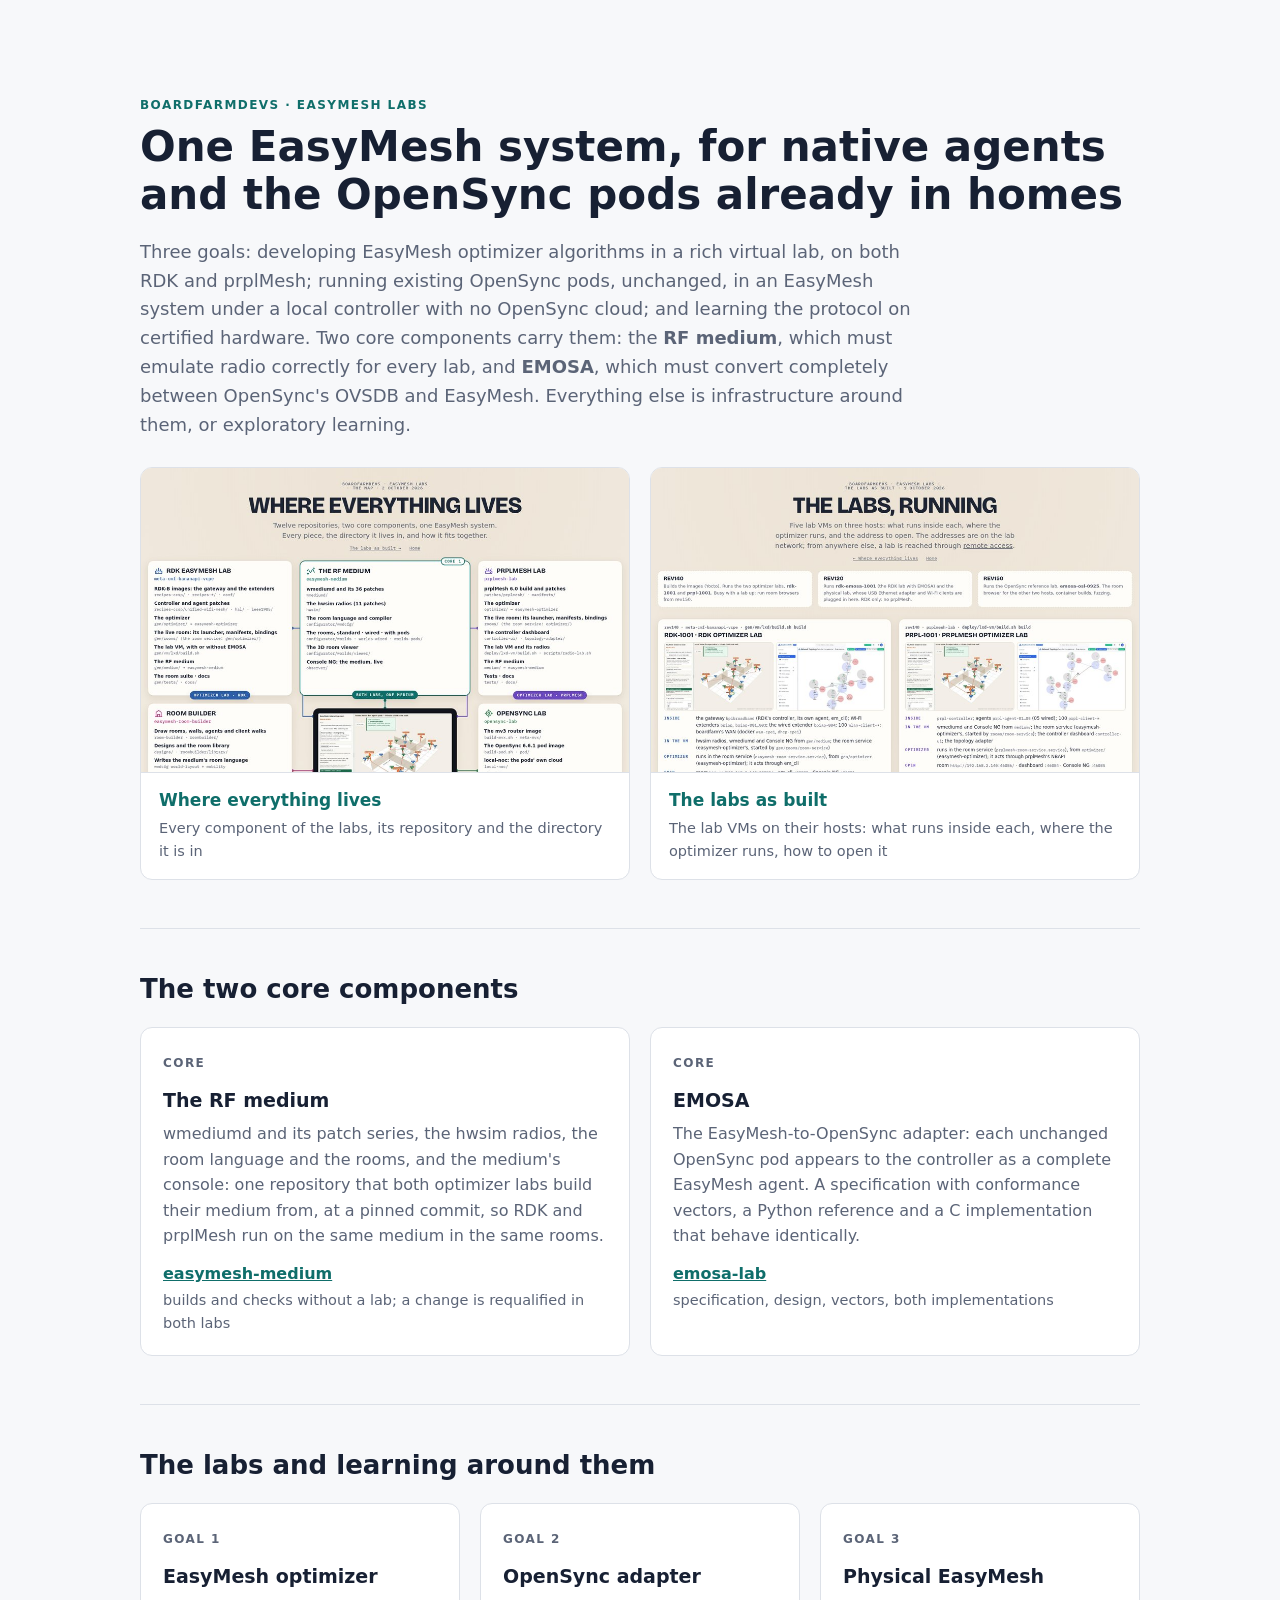
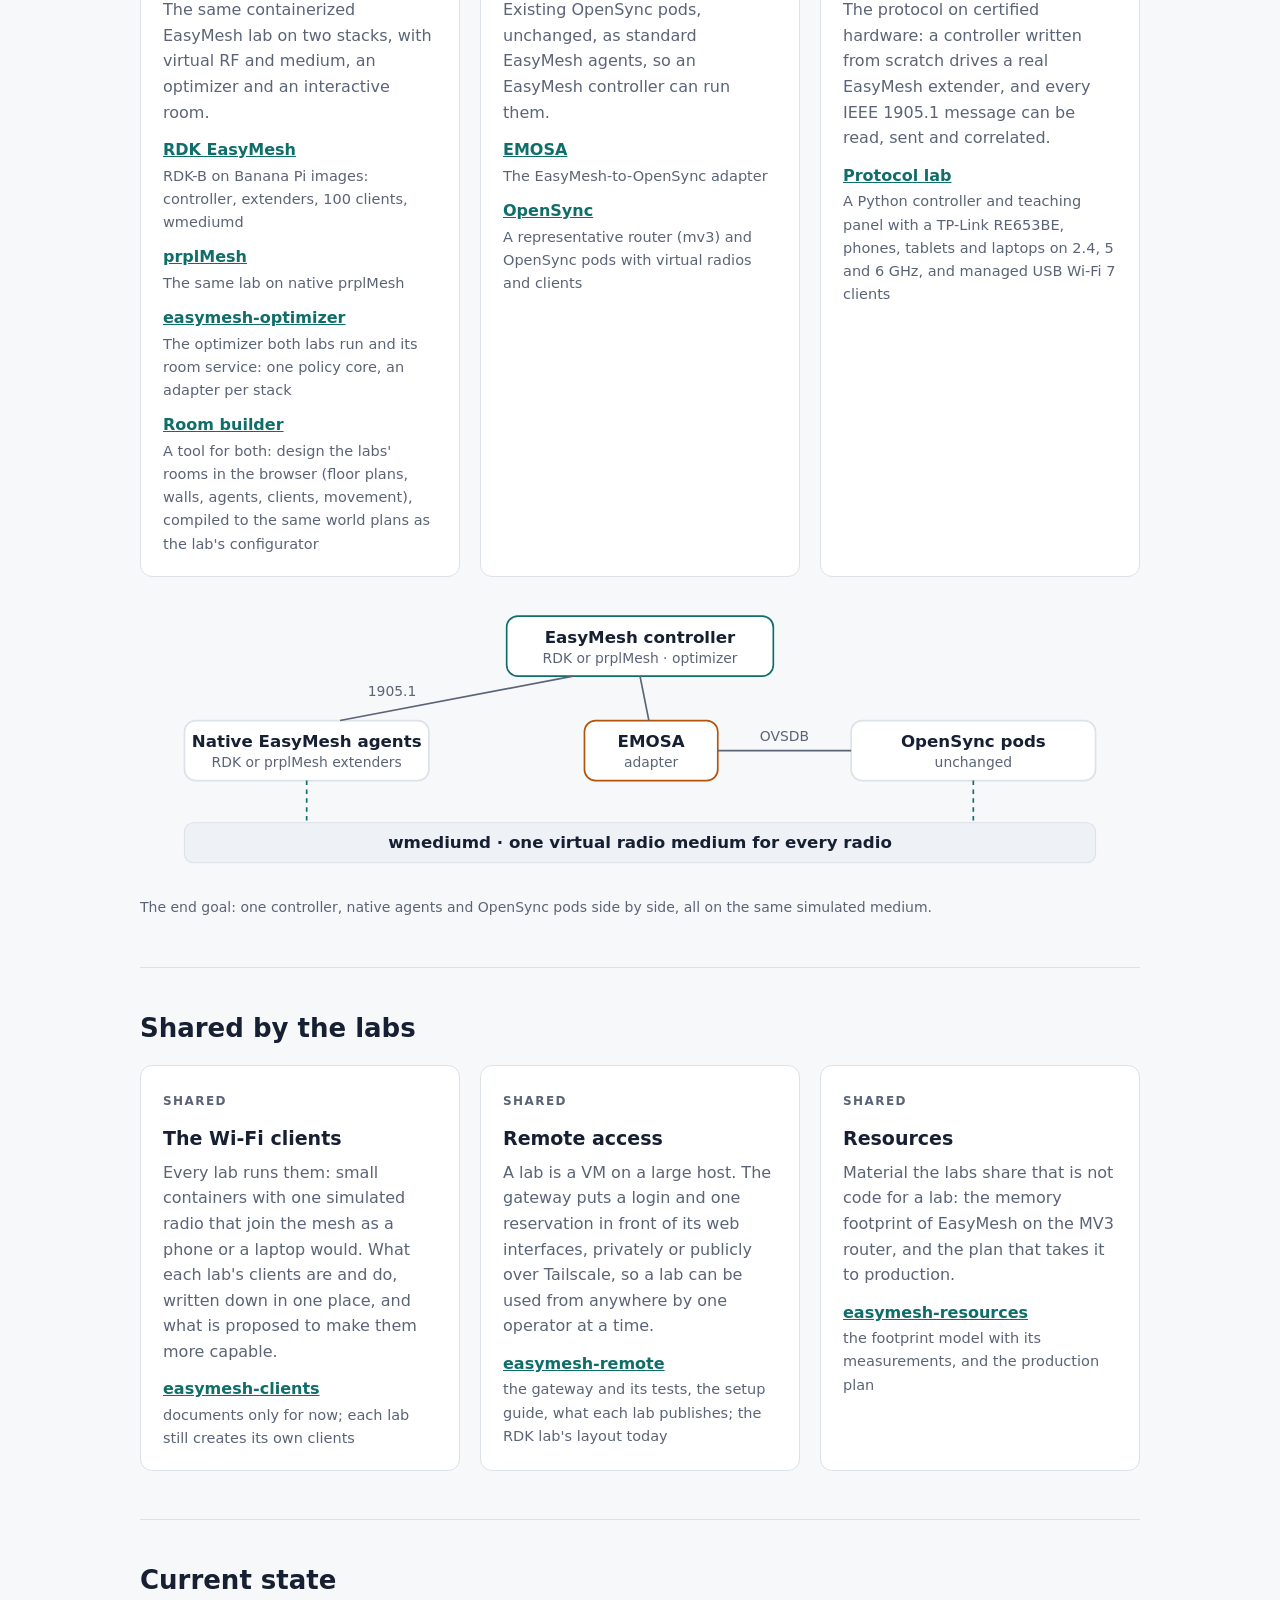
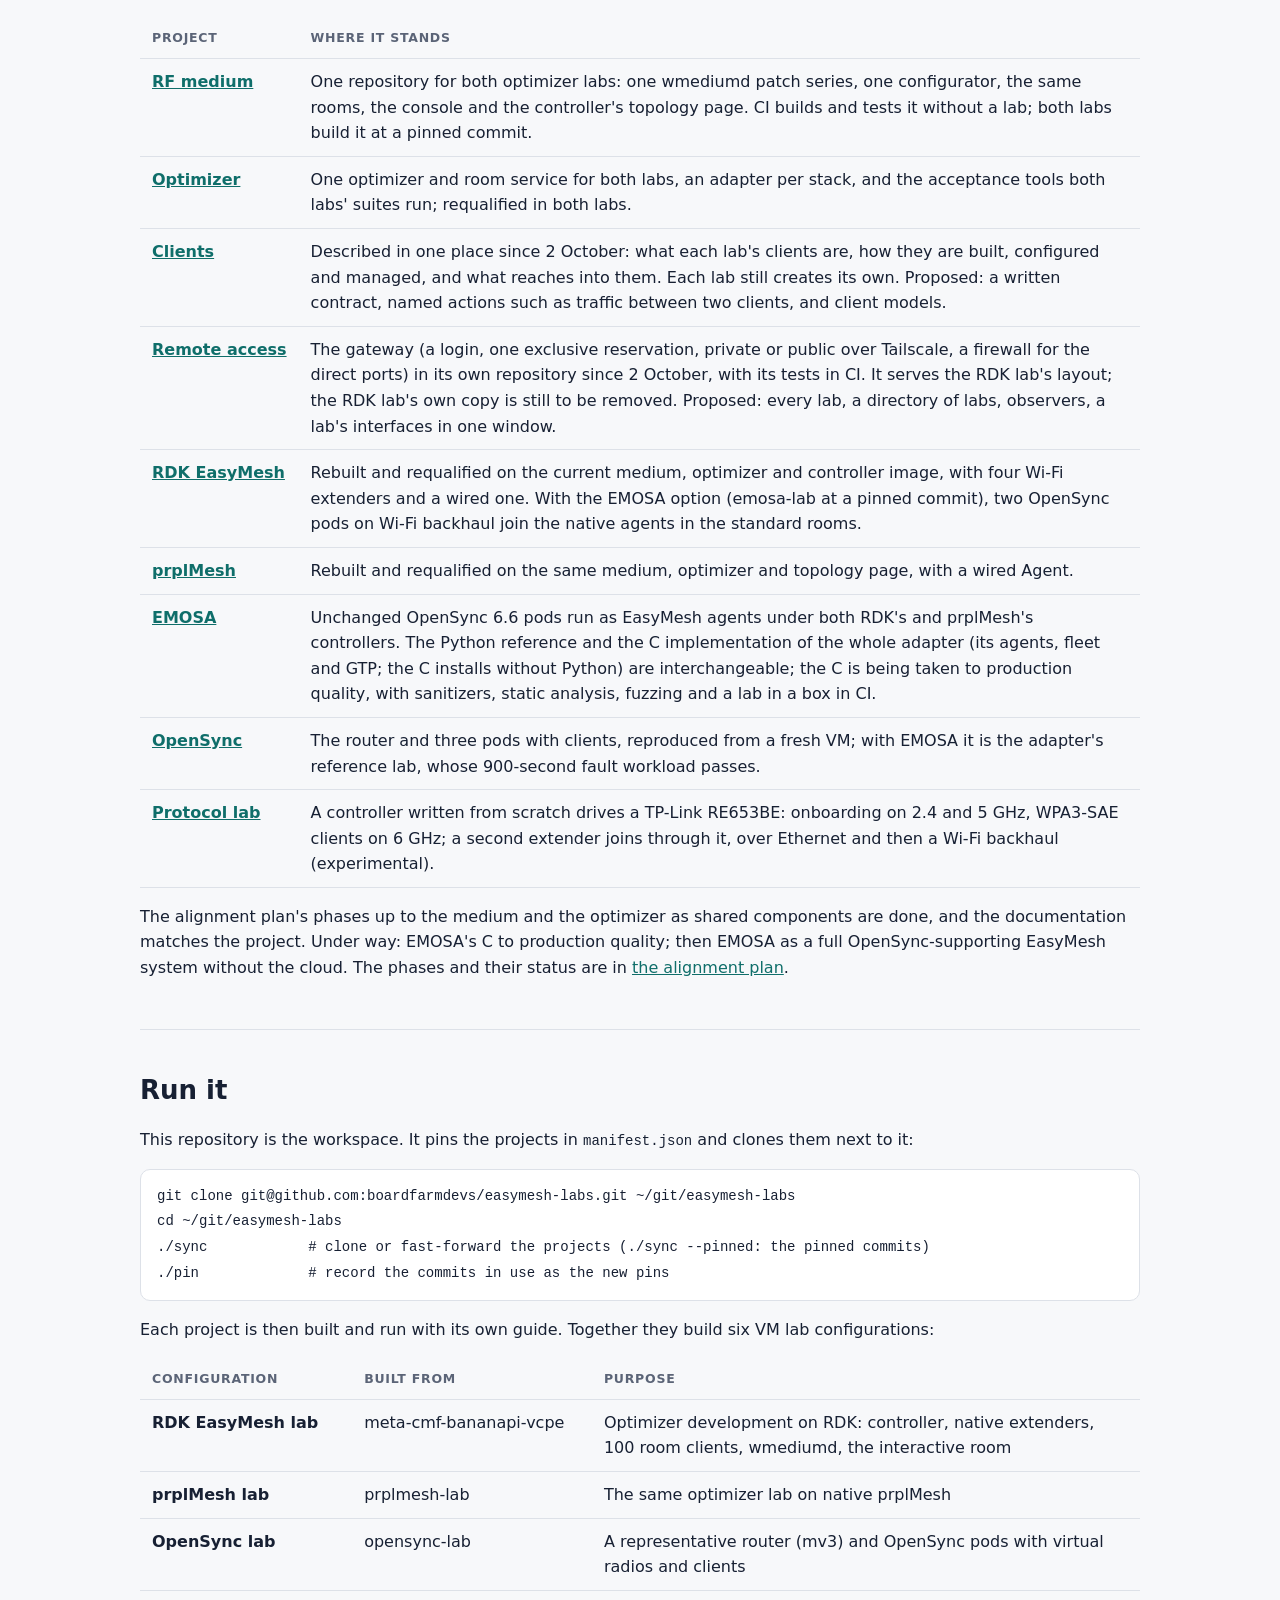
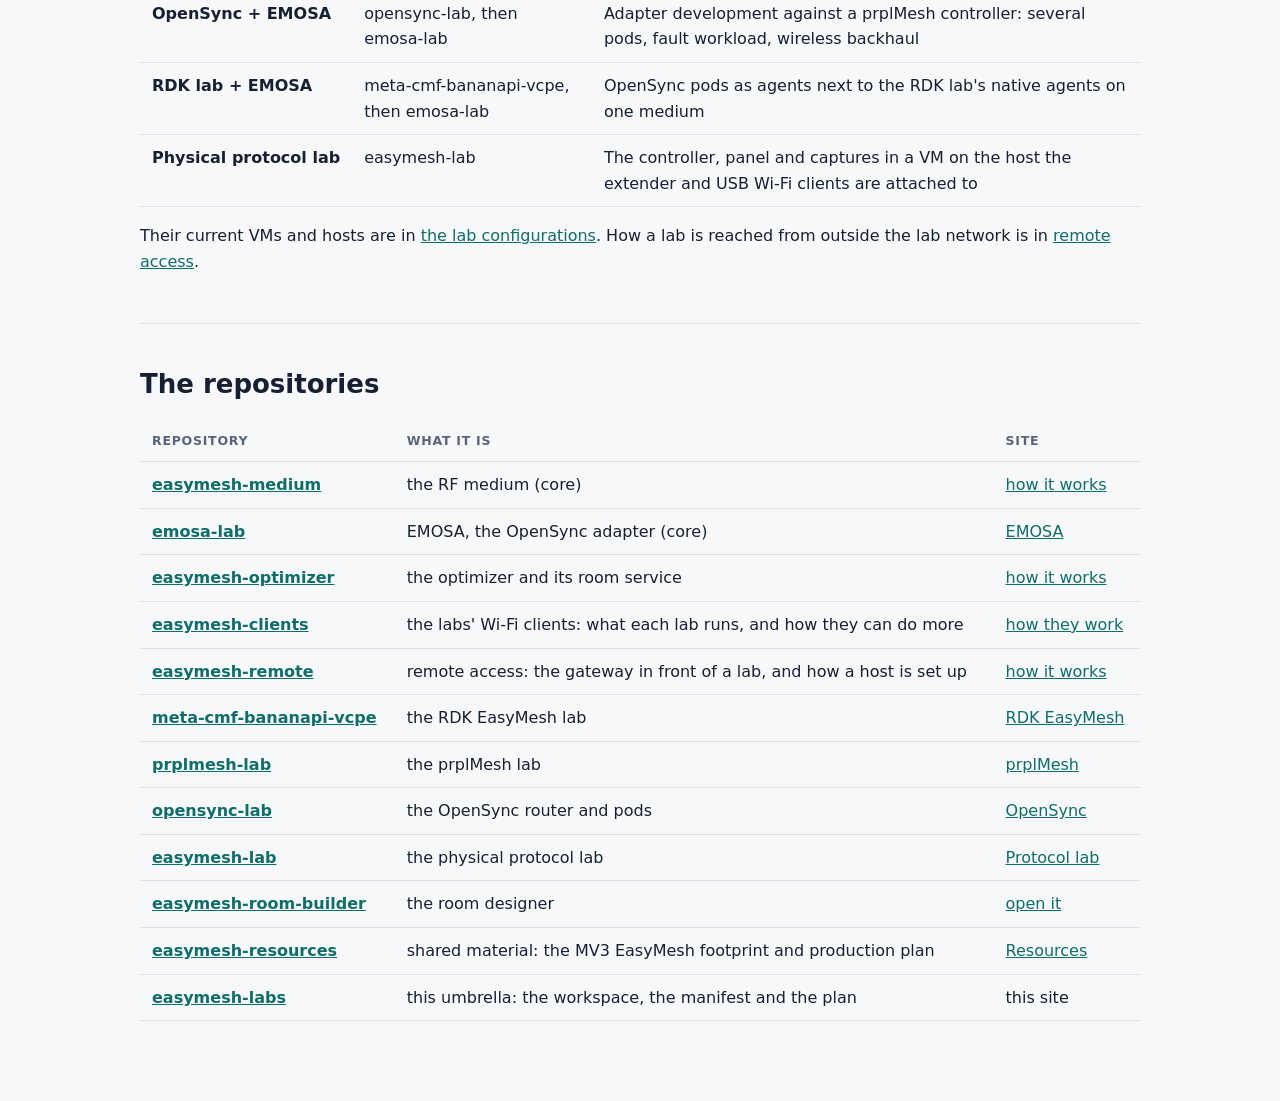
==== commit 79f19040: "Plan 8.3 done: the basic adapter in C, its fleet, GTP and agents with no Python; emosa-lab and meta-" ====
--- a/site/index.html
+++ b/site/index.html
@@ -197,7 +197,7 @@
         <tr><td><a href="https://vcpe.dev/prplmesh-lab/#state">prplMesh</a></td>
           <td>Rebuilt and requalified on the same medium, optimizer and topology page, with a wired Agent.</td></tr>
         <tr><td><a href="https://vcpe.dev/emosa-lab/#state">EMOSA</a></td>
-          <td>Unchanged OpenSync 6.6 pods run as EasyMesh agents under both RDK's and prplMesh's controllers. The Python reference and the C implementation are interchangeable; the C is being taken to production quality, with sanitizers, static analysis, fuzzing and a lab in a box in CI.</td></tr>
+          <td>Unchanged OpenSync 6.6 pods run as EasyMesh agents under both RDK's and prplMesh's controllers. The Python reference and the C implementation of the whole adapter (its agents, fleet and GTP; the C installs without Python) are interchangeable; the C is being taken to production quality, with sanitizers, static analysis, fuzzing and a lab in a box in CI.</td></tr>
         <tr><td><a href="https://vcpe.dev/opensync-lab/#state">OpenSync</a></td>
           <td>The router and three pods with clients, reproduced from a fresh VM; with EMOSA it is the adapter's reference lab, whose 900-second fault workload passes.</td></tr>
         <tr><td><a href="https://vcpe.dev/easymesh-lab/#state">Protocol lab</a></td>
@@ -259,7 +259,7 @@
         <tr><td><a href="https://github.com/boardfarmdevs/opensync-lab">opensync-lab</a></td><td>the OpenSync router and pods</td><td><a href="https://vcpe.dev/opensync-lab/">OpenSync</a></td></tr>
         <tr><td><a href="https://github.com/boardfarmdevs/easymesh-lab">easymesh-lab</a></td><td>the physical protocol lab</td><td><a href="https://vcpe.dev/easymesh-lab/">Protocol lab</a></td></tr>
         <tr><td><a href="https://github.com/boardfarmdevs/easymesh-room-builder">easymesh-room-builder</a></td><td>the room designer</td><td><a href="https://vcpe.dev/easymesh-room-builder/">open it</a></td></tr>
-        <tr><td><a href="https://github.com/boardfarmdevs/easymesh-resources">easymesh-resources</a></td><td>shared material: the MV3 EasyMesh footprint and production plan</td><td><a href="https://vcpe.dev/easymesh-resources/">Resources</a></td></tr>
+        <tr><td><a href="https://vcpe.dev/easymesh-resources/">easymesh-resources</a></td><td>shared material: the MV3 EasyMesh footprint and production plan</td><td><a href="https://vcpe.dev/easymesh-resources/">Resources</a></td></tr>
         <tr><td><a href="https://github.com/boardfarmdevs/easymesh-labs">easymesh-labs</a></td><td>this umbrella: the workspace, the manifest and the plan</td><td>this site</td></tr>
       </tbody>
     </table></div>
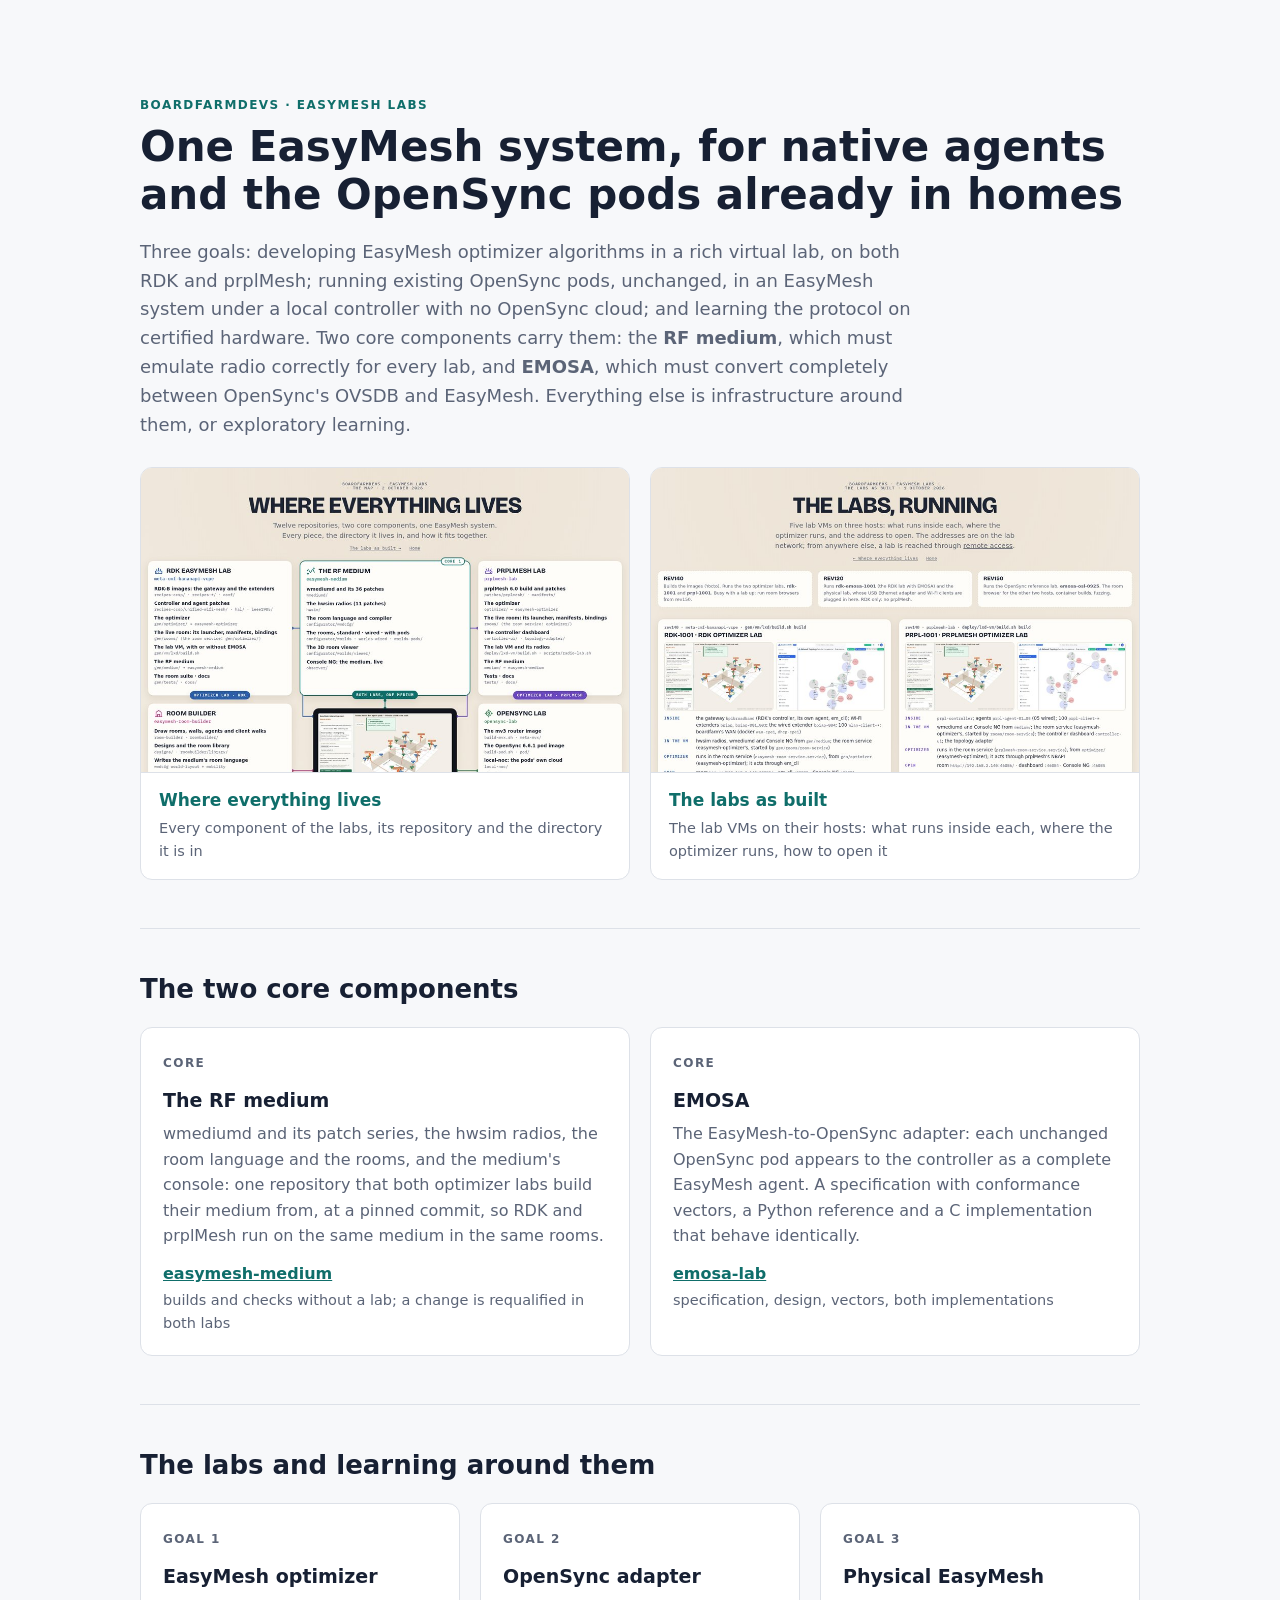
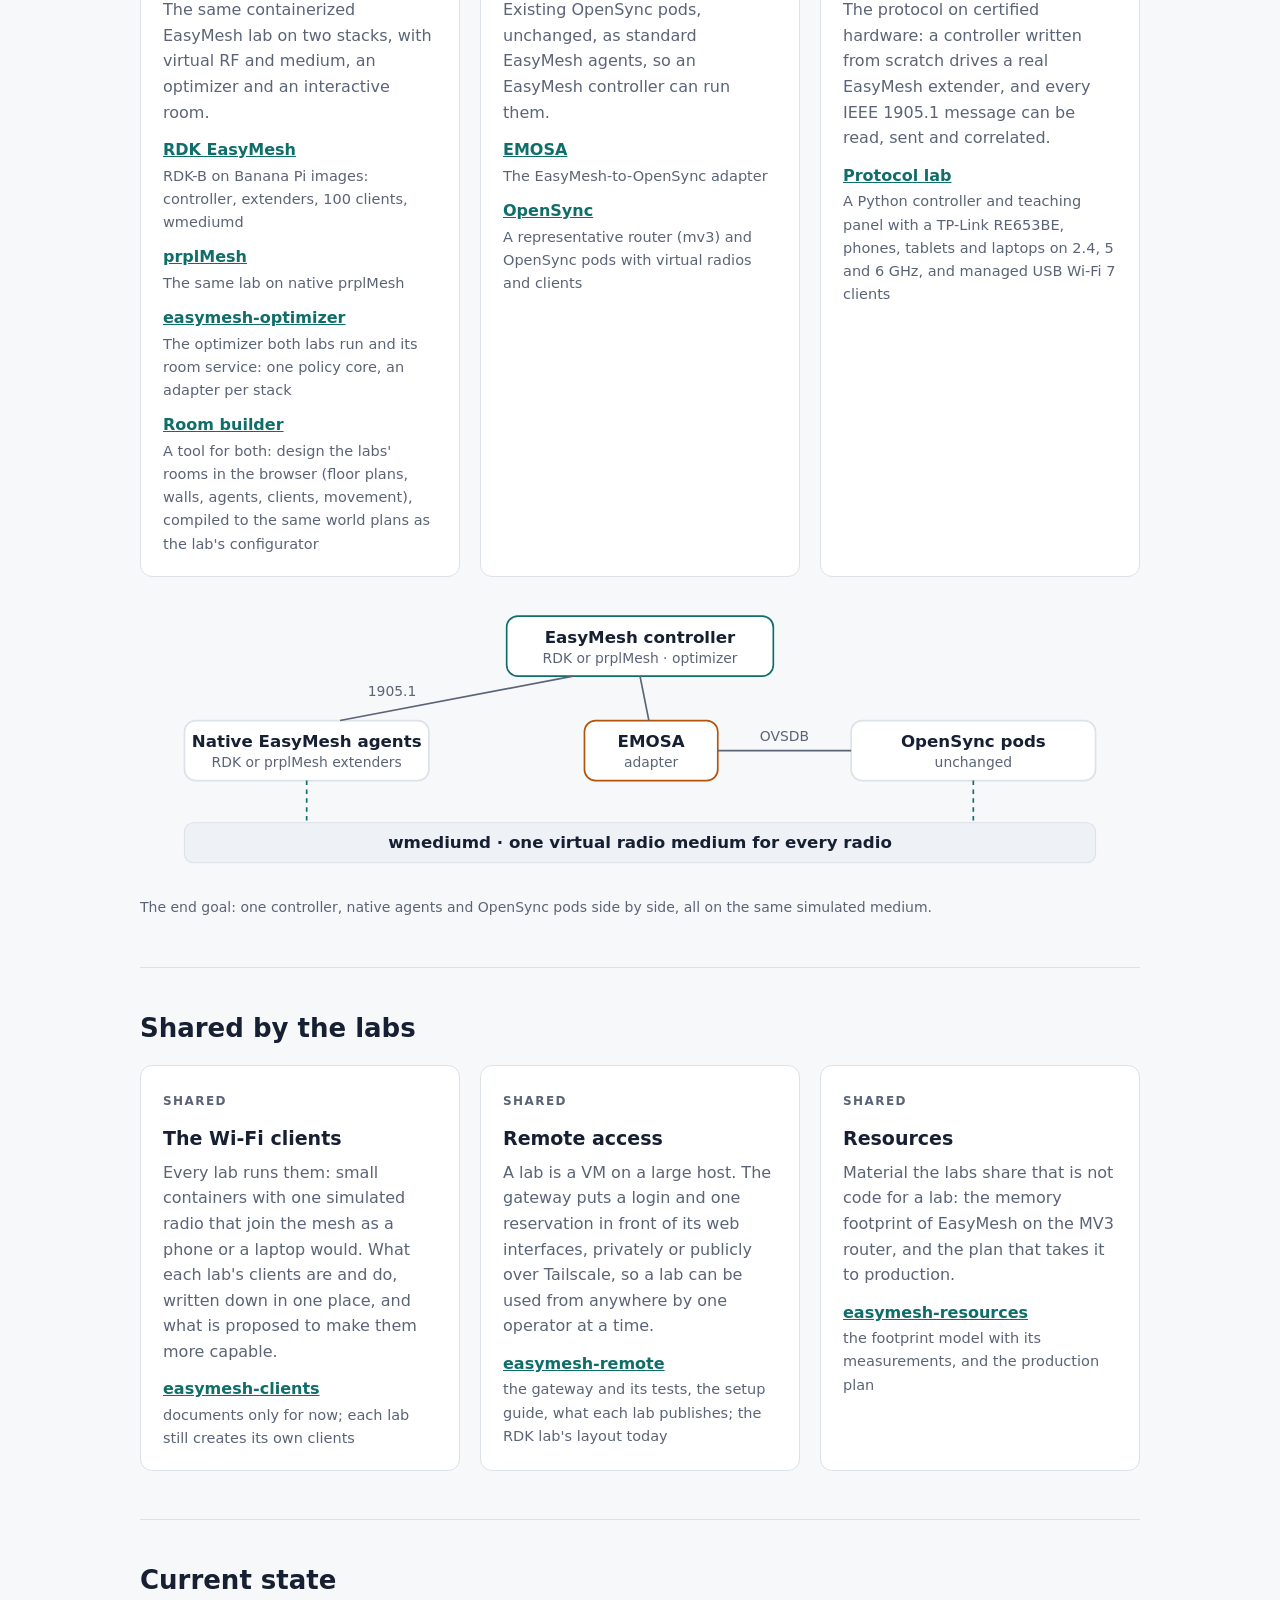
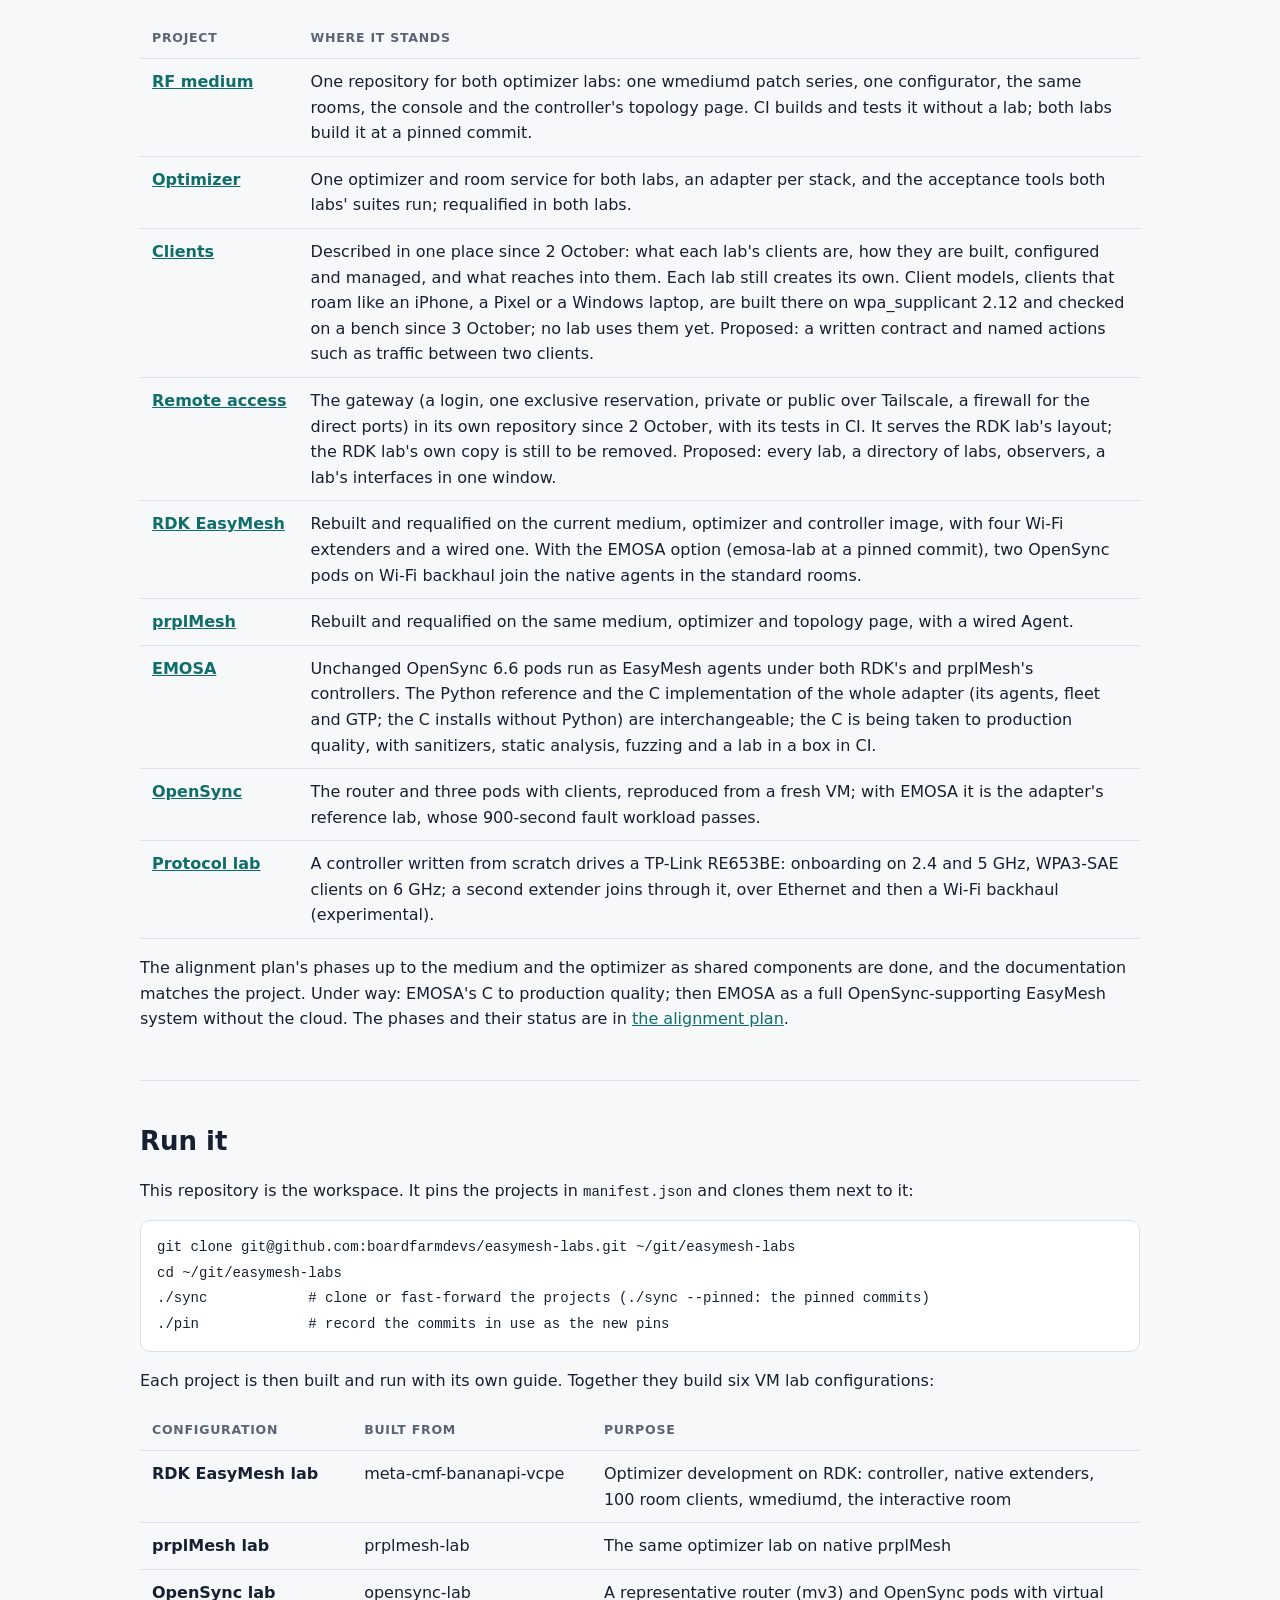
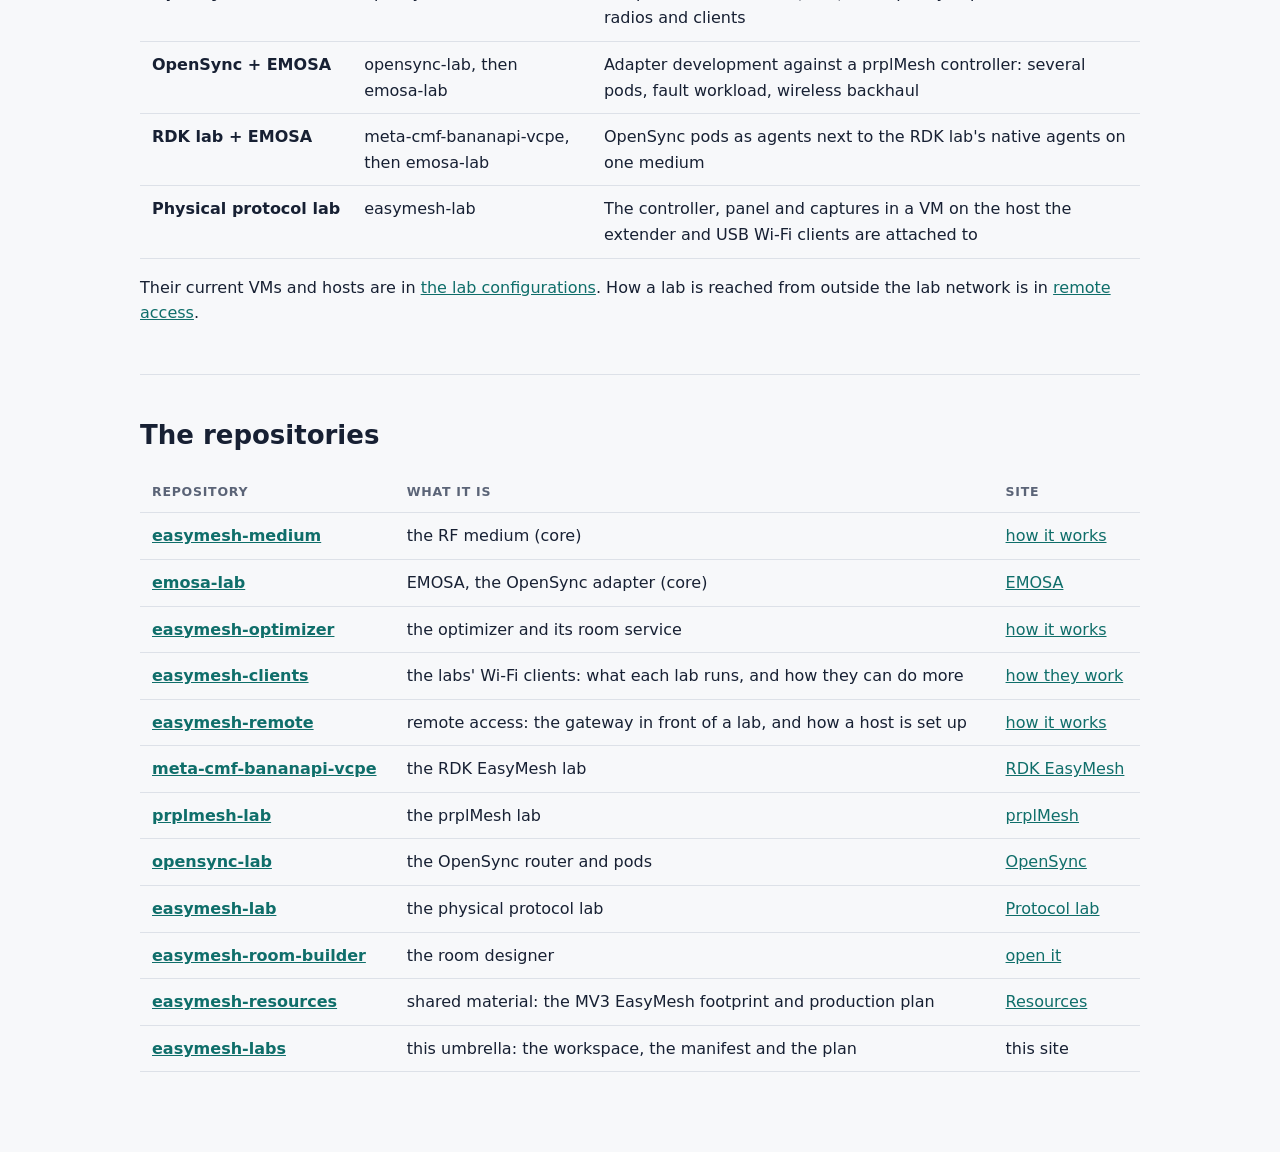
==== commit 6c8e7605: "Register, assessment and overview: client models built and checked on a bench (3 Oct); no lab uses t" ====
--- a/site/index.html
+++ b/site/index.html
@@ -189,7 +189,7 @@
         <tr><td><a href="https://vcpe.dev/easymesh-optimizer/">Optimizer</a></td>
           <td>One optimizer and room service for both labs, an adapter per stack, and the acceptance tools both labs' suites run; requalified in both labs.</td></tr>
         <tr><td><a href="https://vcpe.dev/easymesh-clients/">Clients</a></td>
-          <td>Described in one place since 2 October: what each lab's clients are, how they are built, configured and managed, and what reaches into them. Each lab still creates its own. Proposed: a written contract, named actions such as traffic between two clients, and client models.</td></tr>
+          <td>Described in one place since 2 October: what each lab's clients are, how they are built, configured and managed, and what reaches into them. Each lab still creates its own. Client models, clients that roam like an iPhone, a Pixel or a Windows laptop, are built there on wpa_supplicant 2.12 and checked on a bench since 3 October; no lab uses them yet. Proposed: a written contract and named actions such as traffic between two clients.</td></tr>
         <tr><td><a href="https://vcpe.dev/easymesh-remote/">Remote access</a></td>
           <td>The gateway (a login, one exclusive reservation, private or public over Tailscale, a firewall for the direct ports) in its own repository since 2 October, with its tests in CI. It serves the RDK lab's layout; the RDK lab's own copy is still to be removed. Proposed: every lab, a directory of labs, observers, a lab's interfaces in one window.</td></tr>
         <tr><td><a href="https://vcpe.dev/meta-cmf-bananapi-vcpe/#state">RDK EasyMesh</a></td>
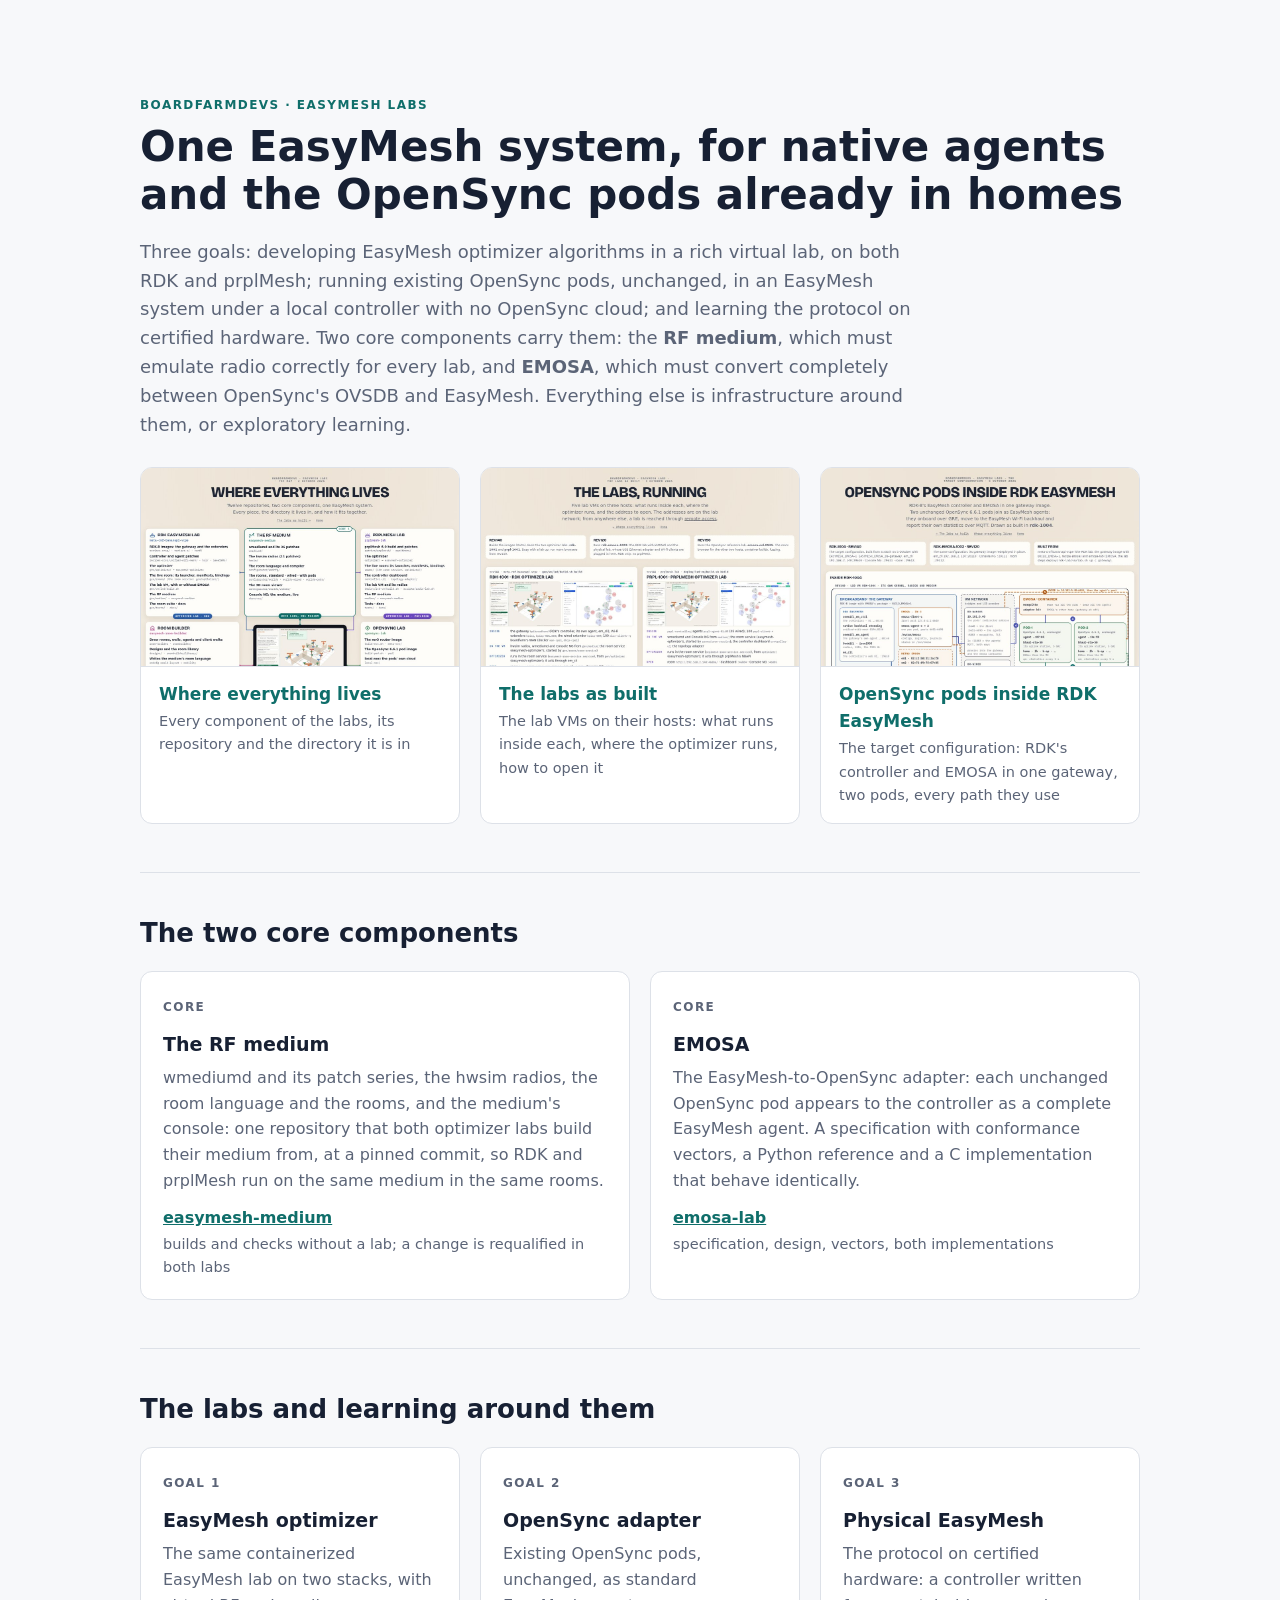
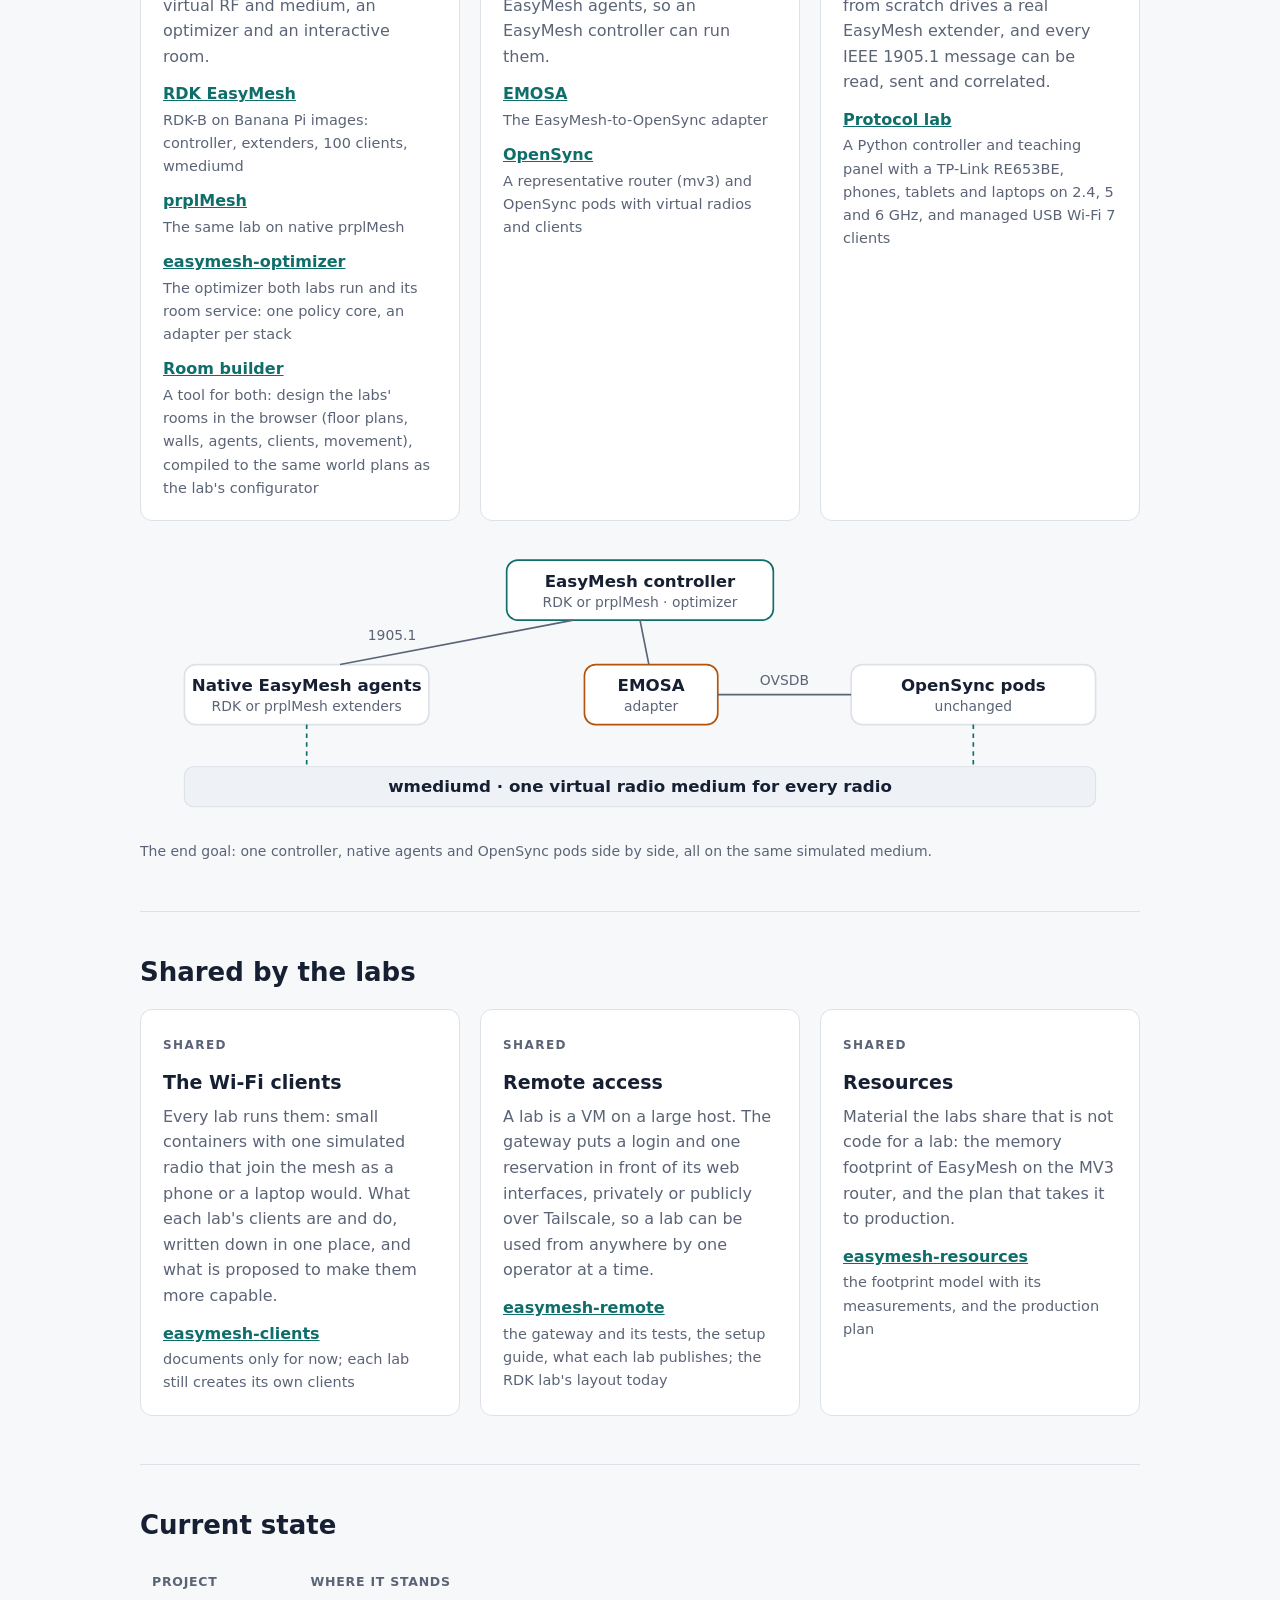
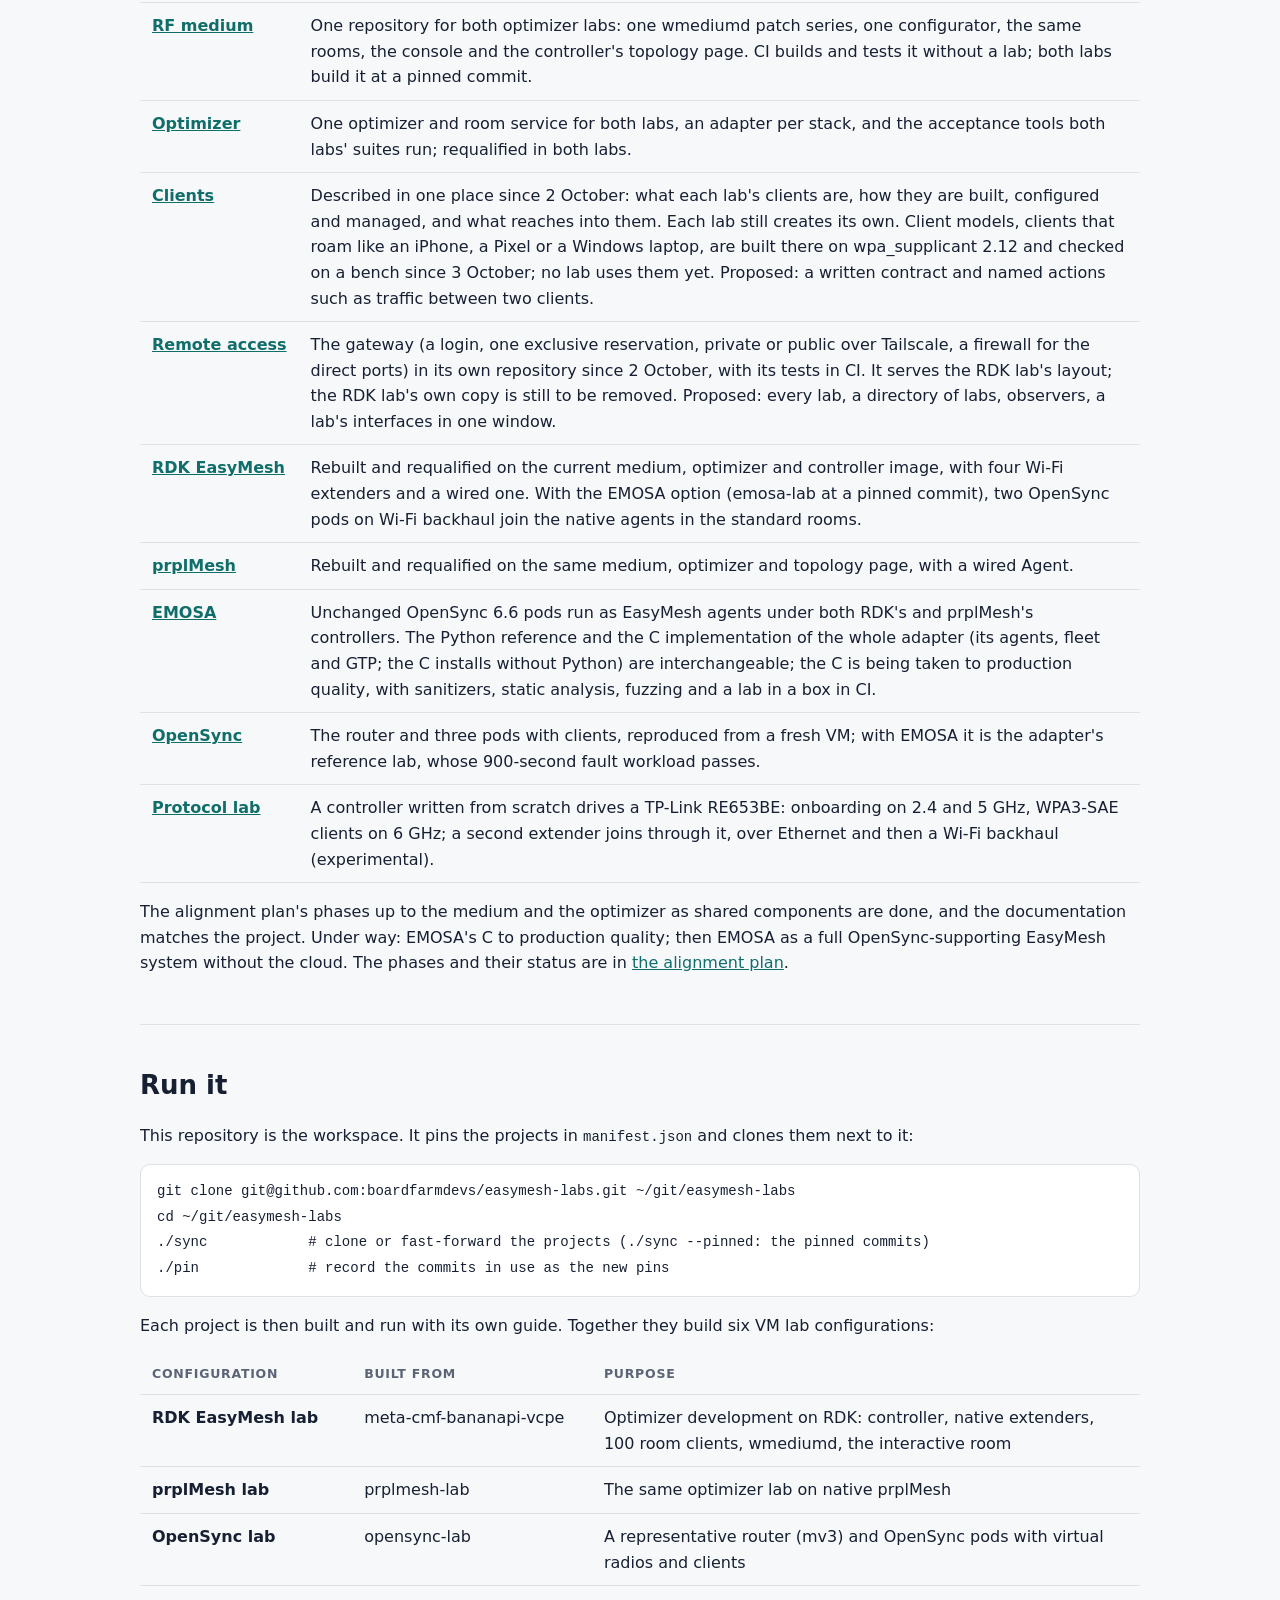
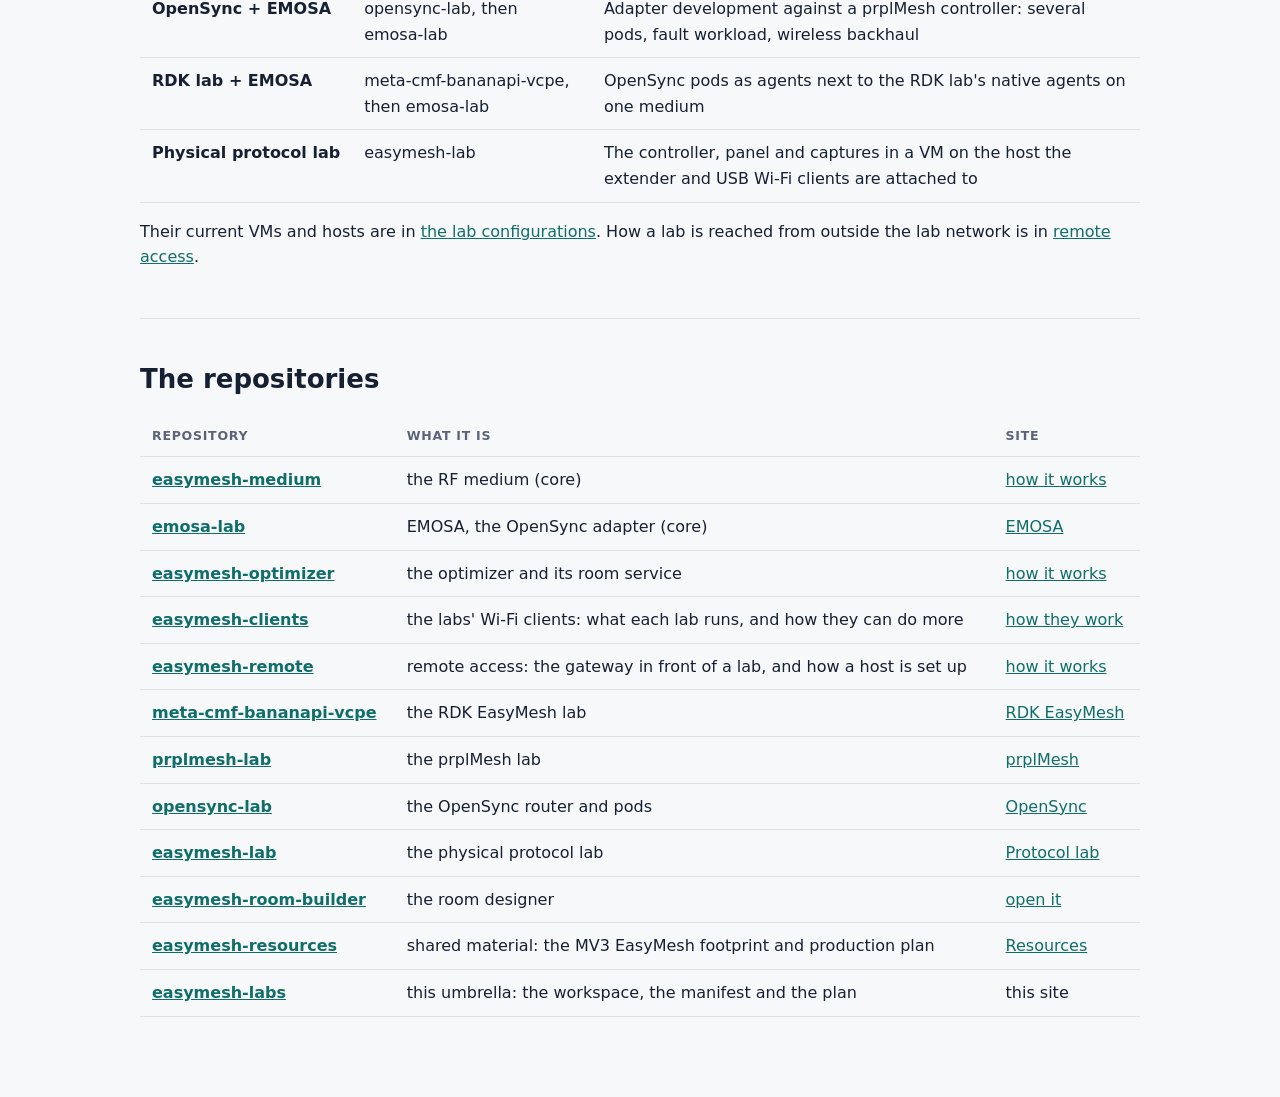
==== commit 12b6f028: "Poster: OpenSync pods inside RDK EasyMesh, the target configuration drawn whole site/posters/rdk-emo" ====
--- a/site/index.html
+++ b/site/index.html
@@ -38,6 +38,14 @@
         <span class="pc-text"><b>The labs as built</b>
         <span>The lab VMs on their hosts: what runs inside each, where the optimizer runs, how to open it</span></span>
       </a>
+      <a class="poster-card" href="posters/rdk-emosa.html">
+        <picture>
+          <source srcset="posters/img/thumb-rdk-emosa-dark.jpg" media="(prefers-color-scheme: dark)">
+          <img src="posters/img/thumb-rdk-emosa-light.jpg" width="960" height="600" alt="The RDK + EMOSA poster: the target configuration drawn whole, the gateway with RDK's controller and EMOSA, the pods, em-gtp and the paths between them">
+        </picture>
+        <span class="pc-text"><b>OpenSync pods inside RDK EasyMesh</b>
+        <span>The target configuration: RDK's controller and EMOSA in one gateway, two pods, every path they use</span></span>
+      </a>
     </div>
   </section>
 
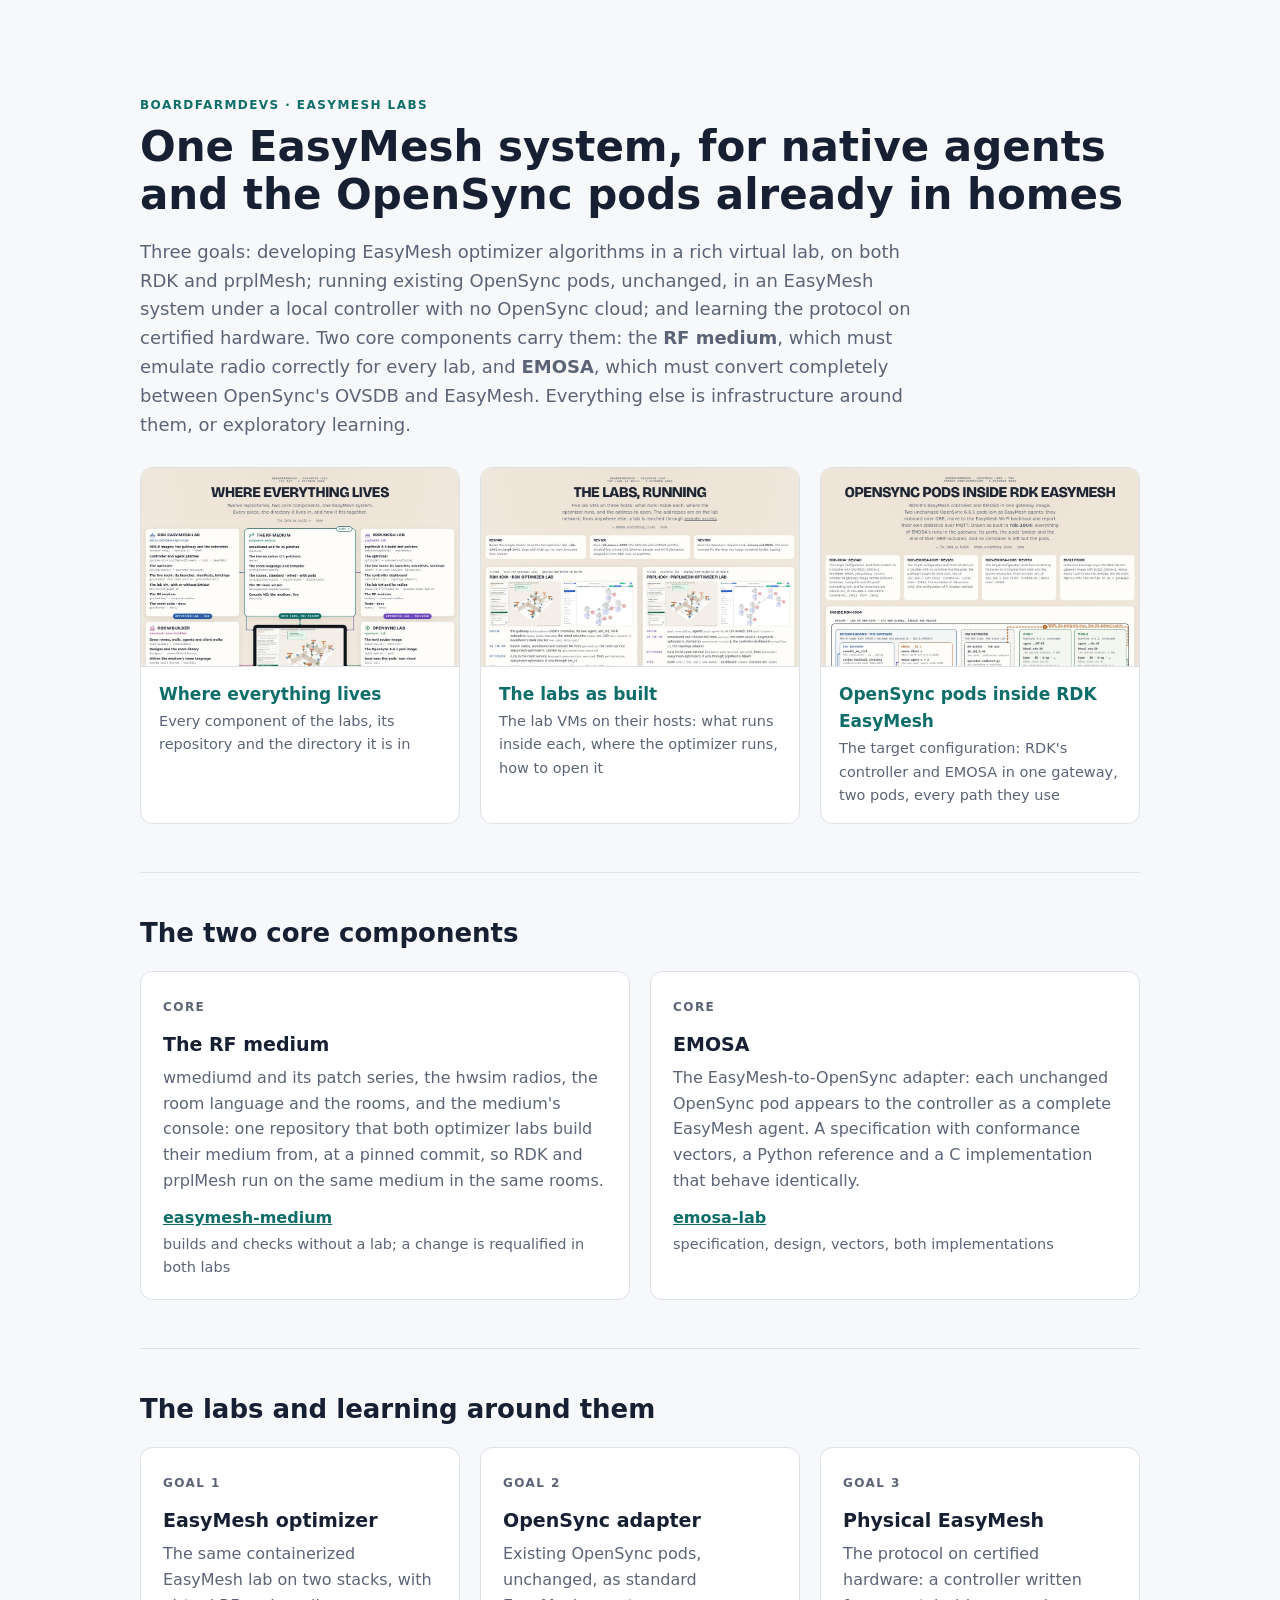
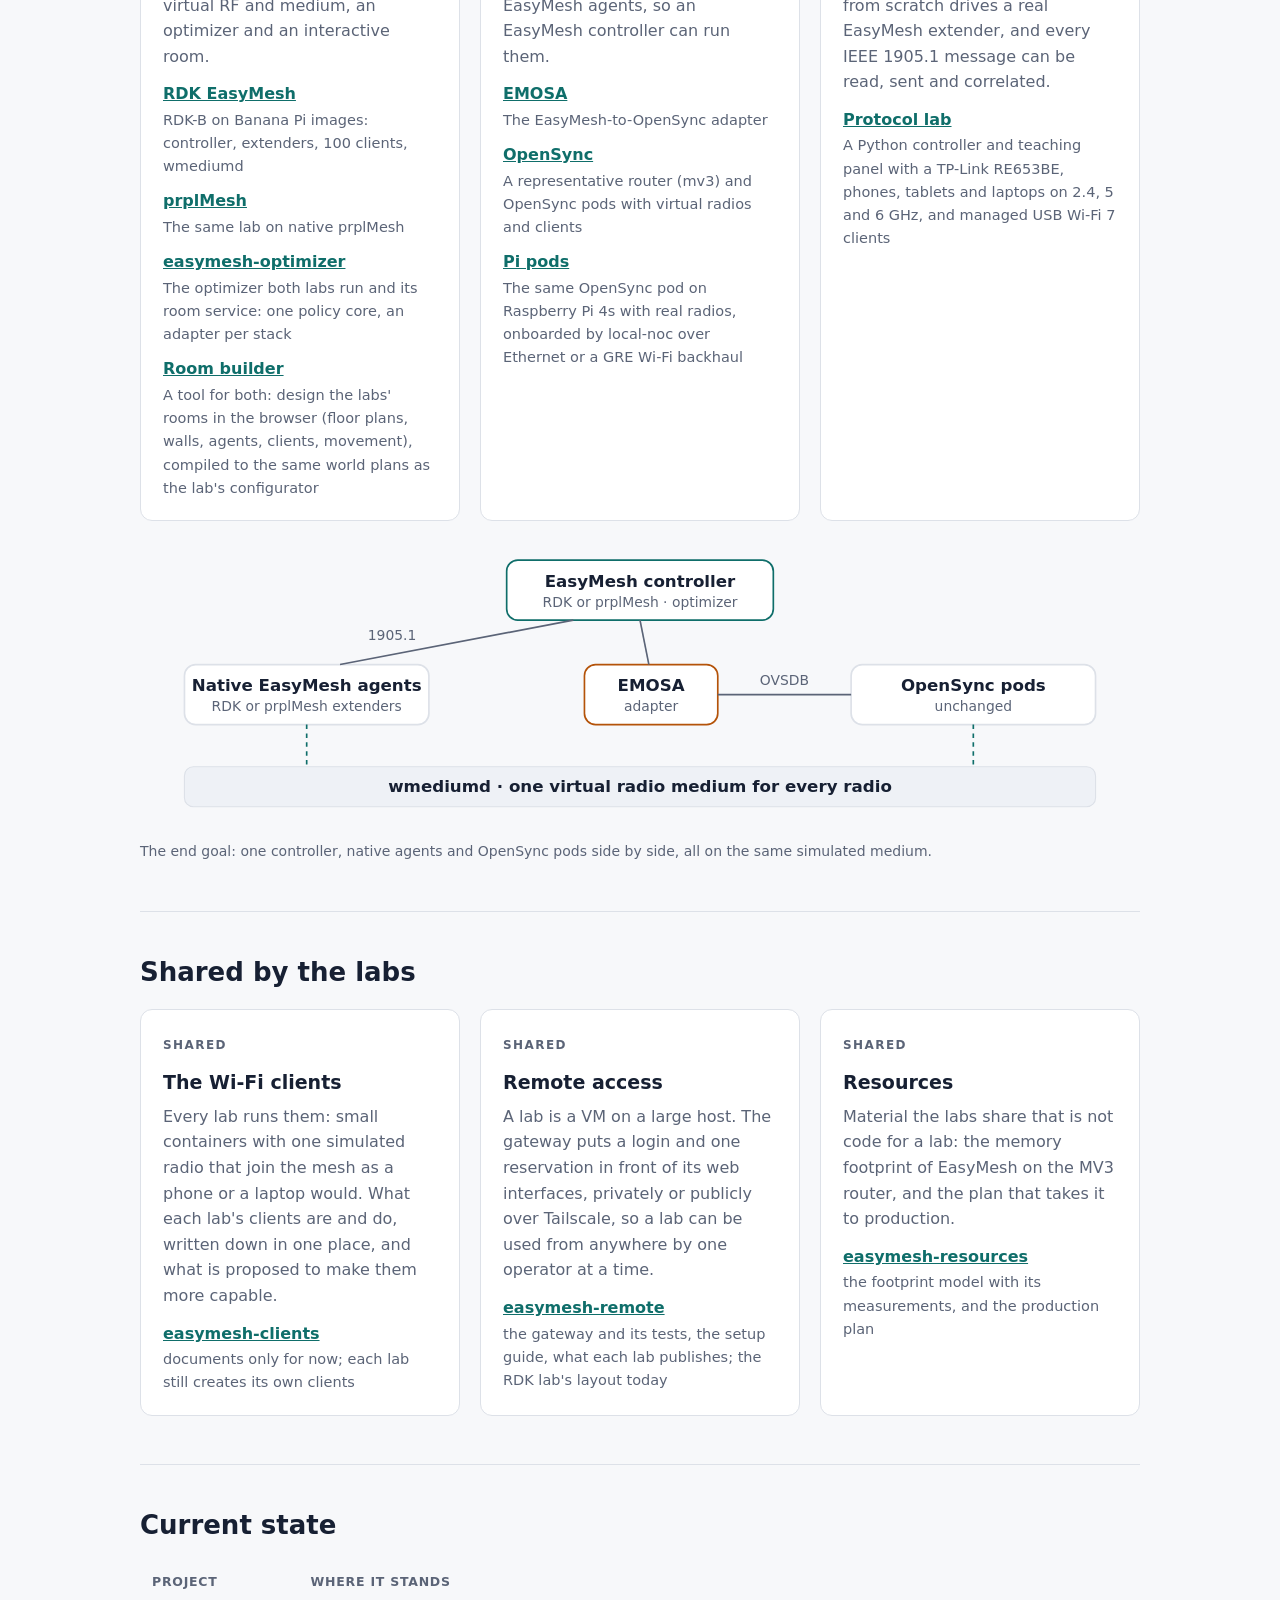
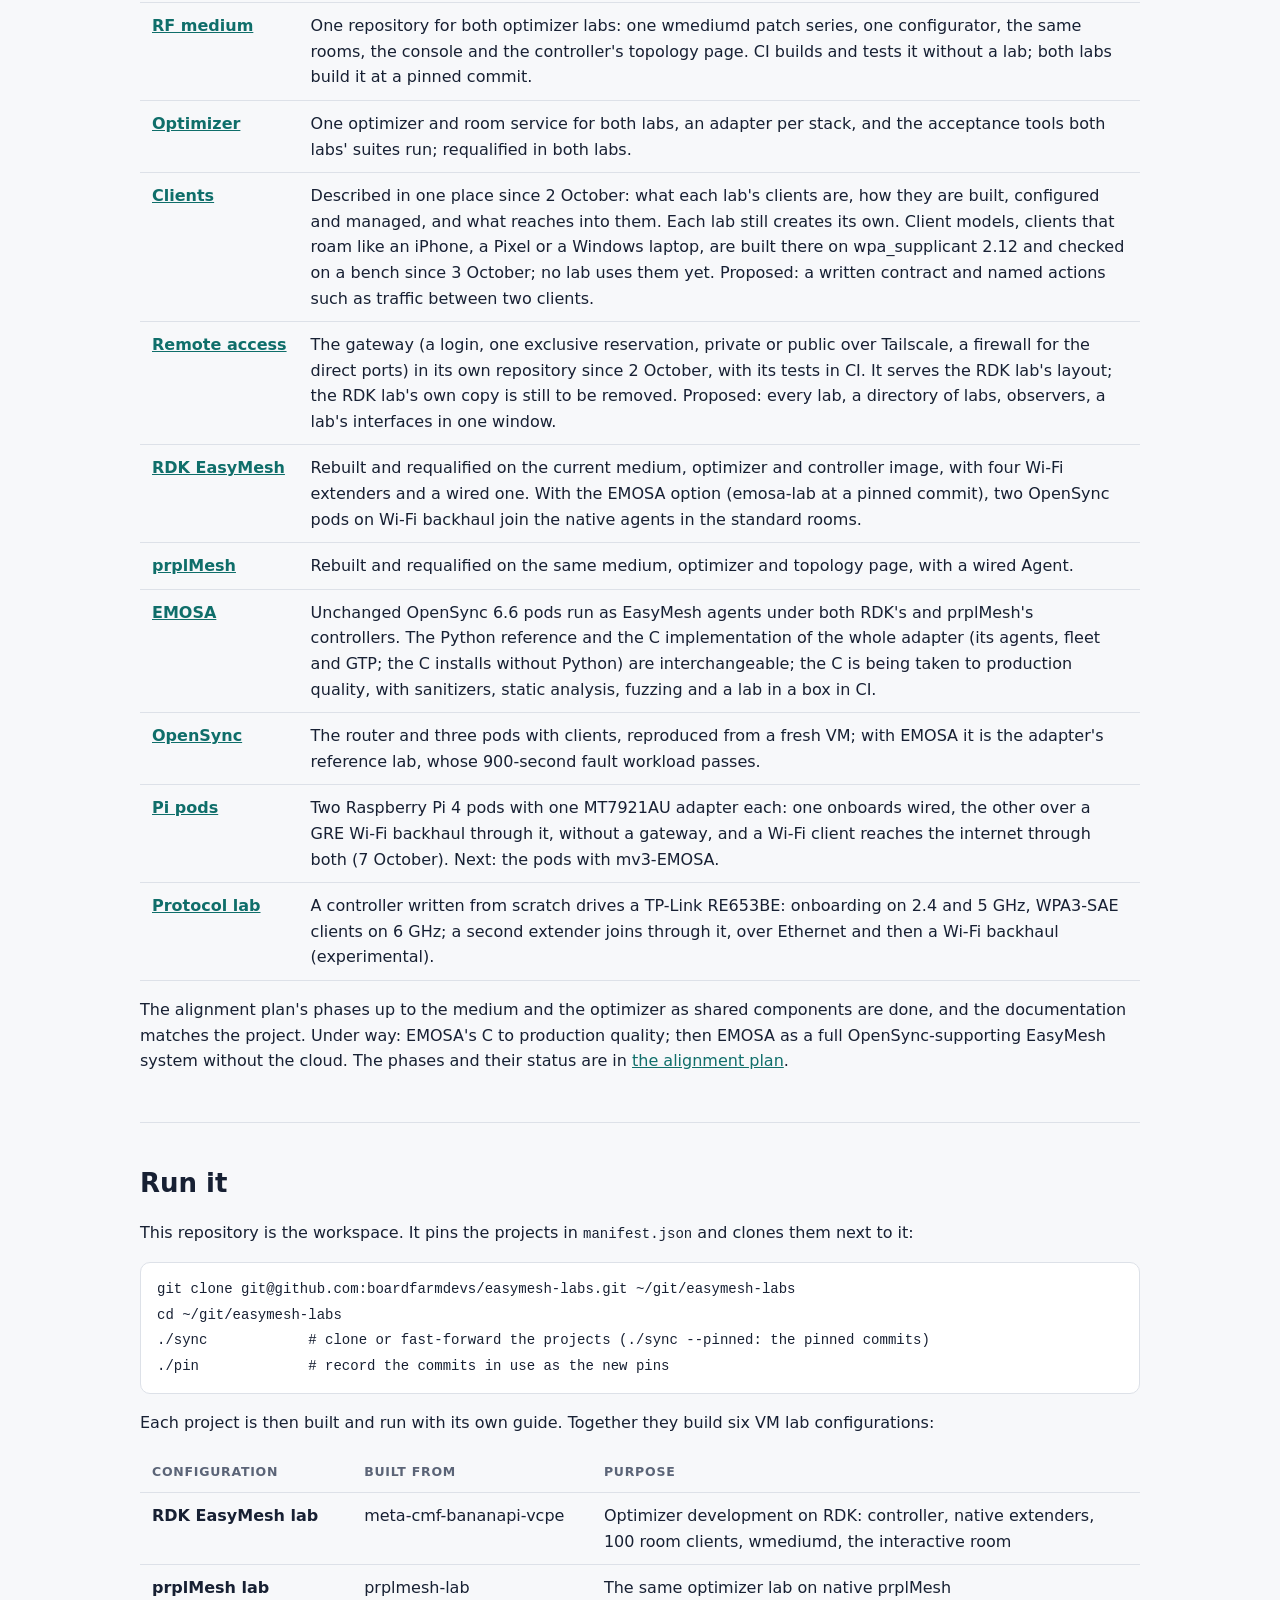
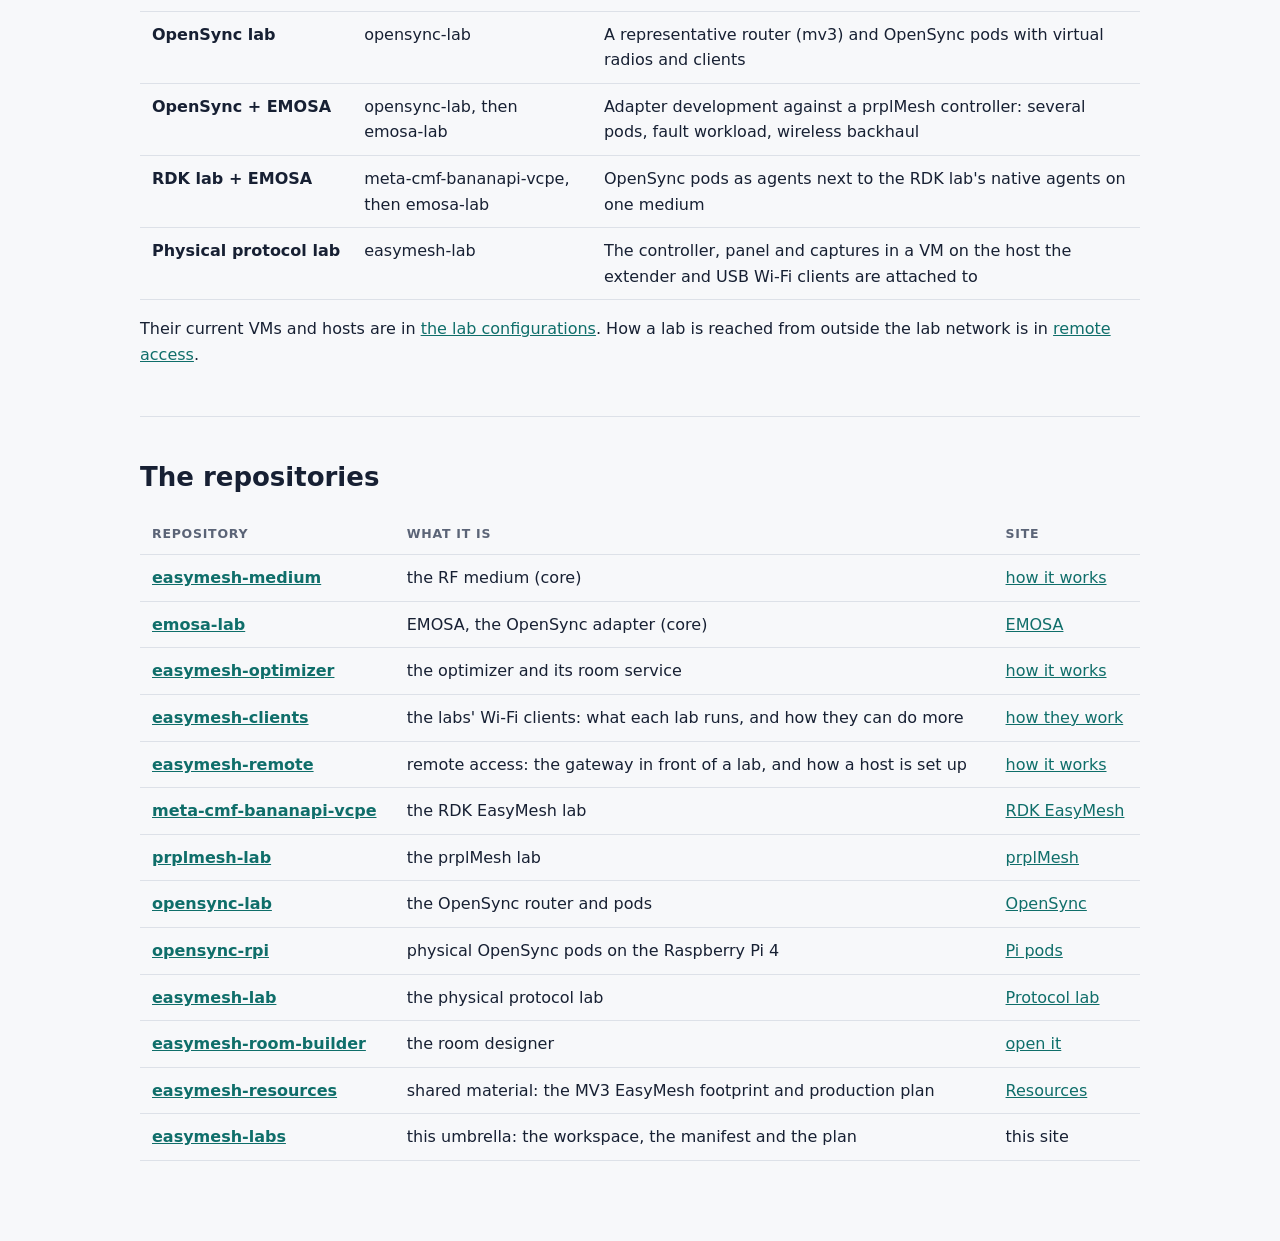
==== commit 6051c8dc: "opensync-rpi joins the adapter goal: physical OpenSync pods on Raspberry Pi 4s; the manifest pins it" ====
--- a/site/index.html
+++ b/site/index.html
@@ -107,6 +107,8 @@
             <span>The EasyMesh-to-OpenSync adapter</span></li>
           <li><a href="https://vcpe.dev/opensync-lab/"><b>OpenSync</b></a>
             <span>A representative router (mv3) and OpenSync pods with virtual radios and clients</span></li>
+          <li><a href="https://vcpe.dev/opensync-rpi/"><b>Pi pods</b></a>
+            <span>The same OpenSync pod on Raspberry Pi 4s with real radios, onboarded by local-noc over Ethernet or a GRE Wi-Fi backhaul</span></li>
         </ul>
       </article>
       <article class="goal">
@@ -208,6 +210,8 @@
           <td>Unchanged OpenSync 6.6 pods run as EasyMesh agents under both RDK's and prplMesh's controllers. The Python reference and the C implementation of the whole adapter (its agents, fleet and GTP; the C installs without Python) are interchangeable; the C is being taken to production quality, with sanitizers, static analysis, fuzzing and a lab in a box in CI.</td></tr>
         <tr><td><a href="https://vcpe.dev/opensync-lab/#state">OpenSync</a></td>
           <td>The router and three pods with clients, reproduced from a fresh VM; with EMOSA it is the adapter's reference lab, whose 900-second fault workload passes.</td></tr>
+        <tr><td><a href="https://vcpe.dev/opensync-rpi/">Pi pods</a></td>
+          <td>Two Raspberry Pi 4 pods with one MT7921AU adapter each: one onboards wired, the other over a GRE Wi-Fi backhaul through it, without a gateway, and a Wi-Fi client reaches the internet through both (7 October). Next: the pods with mv3-EMOSA.</td></tr>
         <tr><td><a href="https://vcpe.dev/easymesh-lab/#state">Protocol lab</a></td>
           <td>A controller written from scratch drives a TP-Link RE653BE: onboarding on 2.4 and 5 GHz, WPA3-SAE clients on 6 GHz; a second extender joins through it, over Ethernet and then a Wi-Fi backhaul (experimental).</td></tr>
       </tbody>
@@ -265,6 +269,7 @@
         <tr><td><a href="https://github.com/boardfarmdevs/meta-cmf-bananapi-vcpe">meta-cmf-bananapi-vcpe</a></td><td>the RDK EasyMesh lab</td><td><a href="https://vcpe.dev/meta-cmf-bananapi-vcpe/">RDK EasyMesh</a></td></tr>
         <tr><td><a href="https://github.com/boardfarmdevs/prplmesh-lab">prplmesh-lab</a></td><td>the prplMesh lab</td><td><a href="https://vcpe.dev/prplmesh-lab/">prplMesh</a></td></tr>
         <tr><td><a href="https://github.com/boardfarmdevs/opensync-lab">opensync-lab</a></td><td>the OpenSync router and pods</td><td><a href="https://vcpe.dev/opensync-lab/">OpenSync</a></td></tr>
+        <tr><td><a href="https://vcpe.dev/opensync-rpi/">opensync-rpi</a></td><td>physical OpenSync pods on the Raspberry Pi 4</td><td><a href="https://vcpe.dev/opensync-rpi/">Pi pods</a></td></tr>
         <tr><td><a href="https://github.com/boardfarmdevs/easymesh-lab">easymesh-lab</a></td><td>the physical protocol lab</td><td><a href="https://vcpe.dev/easymesh-lab/">Protocol lab</a></td></tr>
         <tr><td><a href="https://github.com/boardfarmdevs/easymesh-room-builder">easymesh-room-builder</a></td><td>the room designer</td><td><a href="https://vcpe.dev/easymesh-room-builder/">open it</a></td></tr>
         <tr><td><a href="https://vcpe.dev/easymesh-resources/">easymesh-resources</a></td><td>shared material: the MV3 EasyMesh footprint and production plan</td><td><a href="https://vcpe.dev/easymesh-resources/">Resources</a></td></tr>
